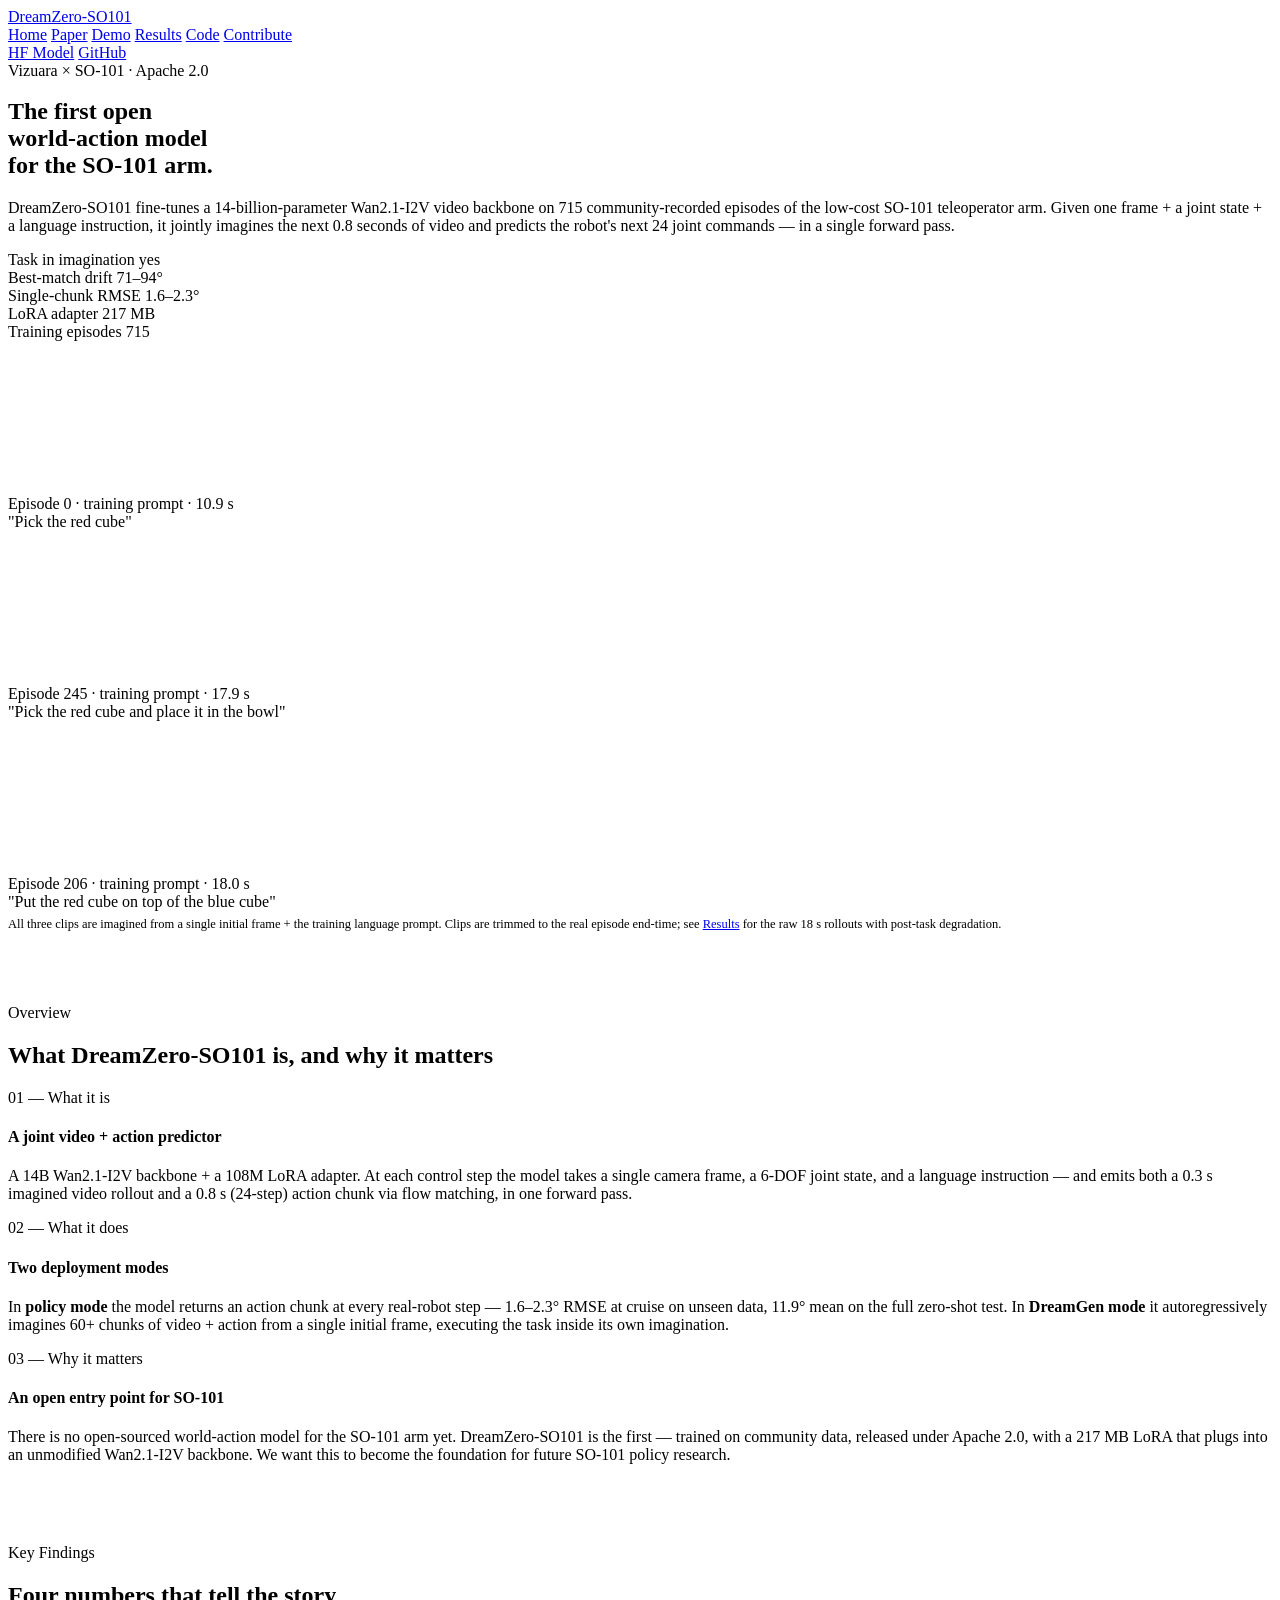
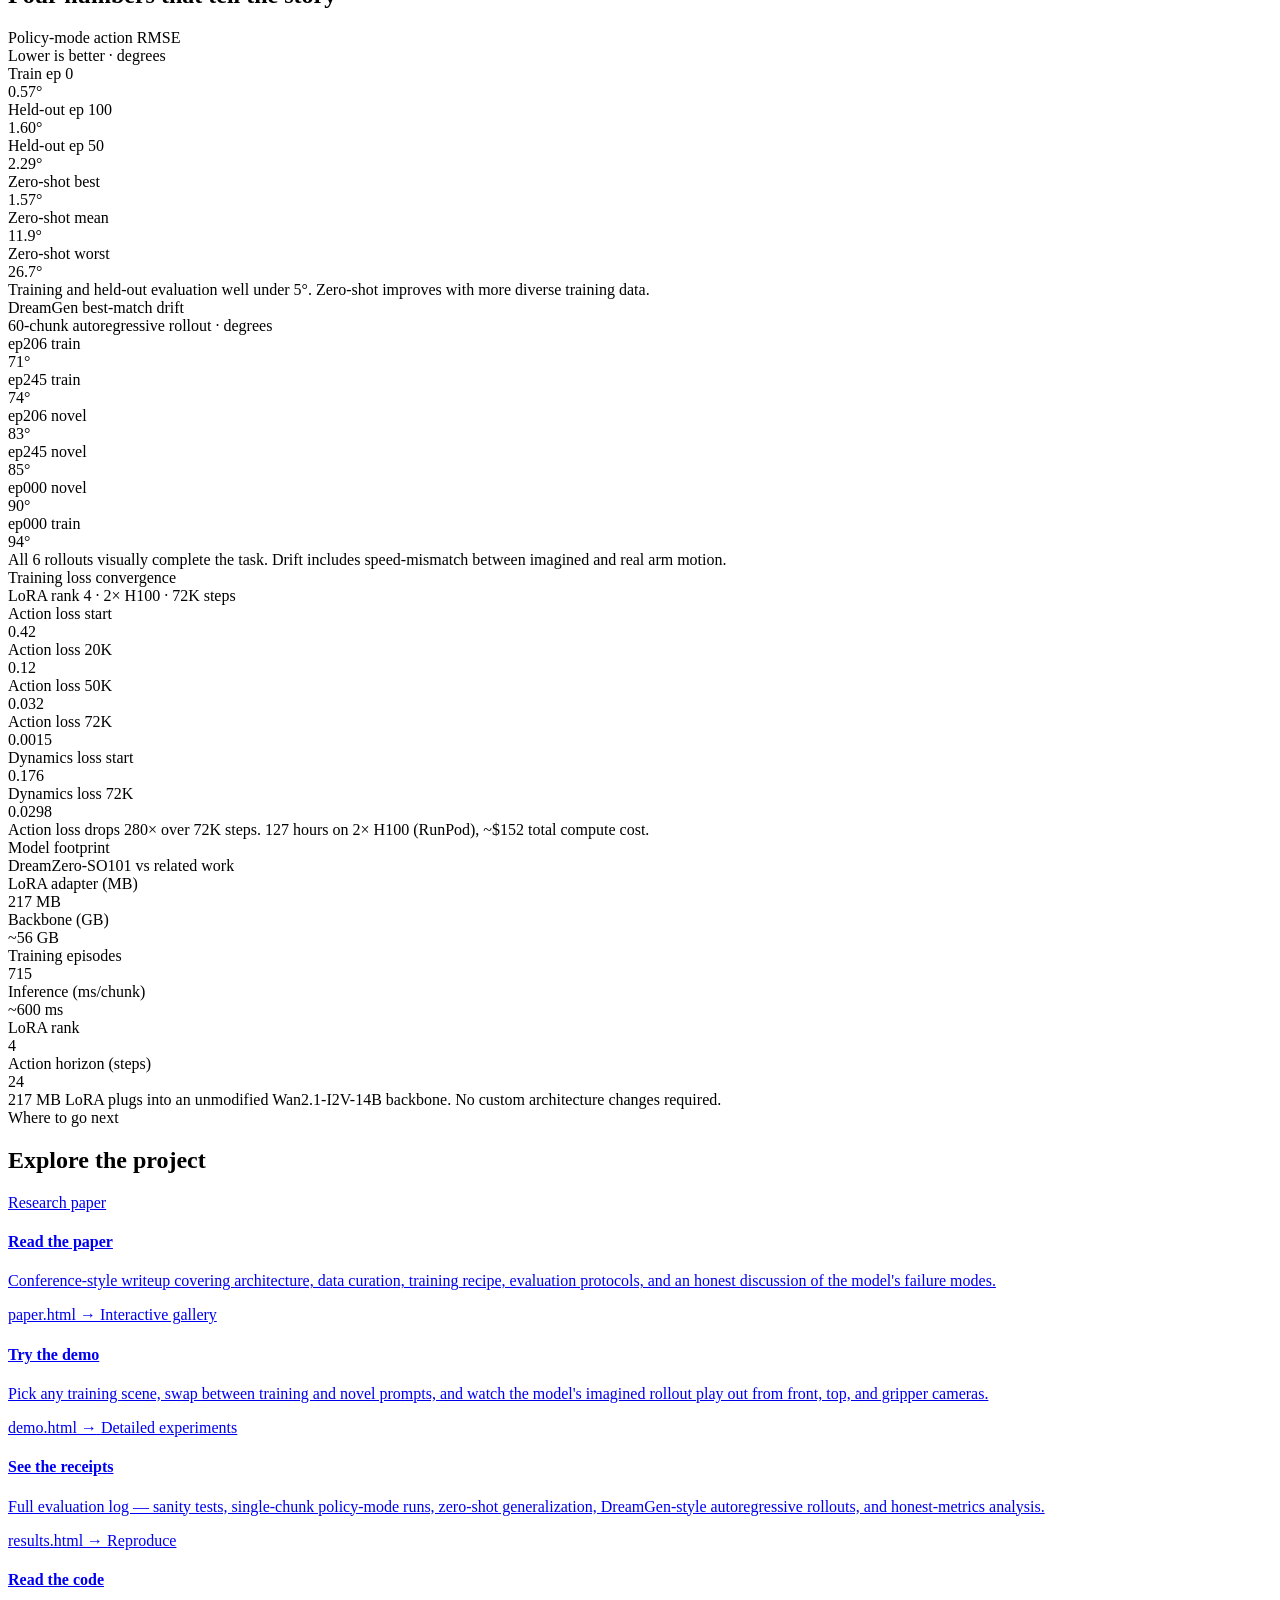
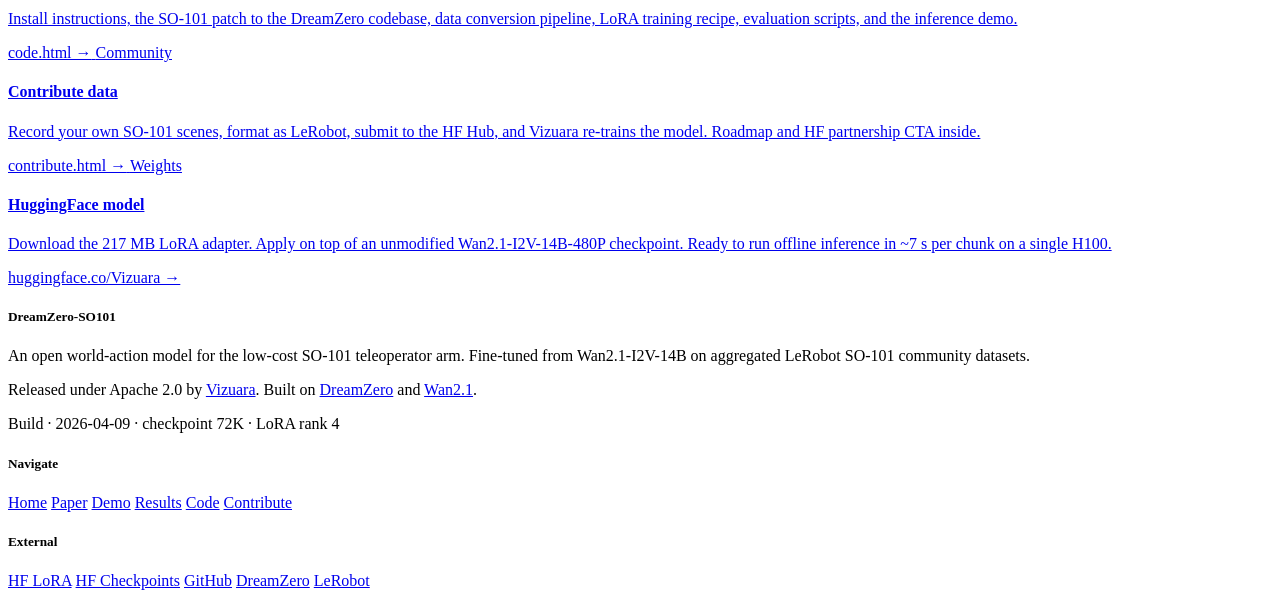
==== index.html @ 20dfe28f "Add Key Findings charts, white theme, gallery expansion, GitHub Pages setup - Add CSS for bar charts" ====
<!doctype html>
<html lang="en">
<head>
<meta charset="utf-8" />
<meta name="viewport" content="width=device-width,initial-scale=1" />
<title>DreamZero-SO101 — An Open World-Action Model for the SO-101 Arm</title>
<meta name="description" content="DreamZero-SO101 is an open-source world-action model for the SO-101 robot arm, fine-tuned from Wan2.1-I2V-14B on 715 community episodes. Apache 2.0." />
<link rel="preconnect" href="https://fonts.googleapis.com">
<link rel="preconnect" href="https://fonts.gstatic.com" crossorigin>
<link href="https://fonts.googleapis.com/css2?family=Inter:wght@300;400;500;600;700&family=JetBrains+Mono:wght@400;500;600&display=swap" rel="stylesheet">
<link rel="stylesheet" href="assets/css/tokens.css">
<link rel="stylesheet" href="assets/css/layout.css">
<link rel="stylesheet" href="assets/css/components.css">
</head>
<body>

<nav class="topnav">
  <div class="topnav-inner">
    <a href="index.html" class="topnav-brand"><span class="dot"></span>DreamZero-SO101</a>
    <div class="topnav-links">
      <a href="index.html">Home</a>
      <a href="paper.html">Paper</a>
      <a href="demo.html">Demo</a>
      <a href="results.html">Results</a>
      <a href="code.html">Code</a>
      <a href="contribute.html">Contribute</a>
    </div>
    <div class="topnav-ext">
      <a href="https://huggingface.co/Vizuara/dreamzero-so101-lora" target="_blank" rel="noopener">HF Model</a>
      <a href="https://github.com/RajatDandekar/dreamzero-so101" target="_blank" rel="noopener">GitHub</a>
    </div>
  </div>
</nav>

<div class="container">

  <section class="hero">
    <span class="kicker">Vizuara × SO-101 · Apache 2.0</span>
    <h1 style="margin-top:18px">The first open<br/>world-action model<br/><span class="accent">for the SO-101 arm.</span></h1>
    <p class="lead">
      DreamZero-SO101 fine-tunes a 14-billion-parameter Wan2.1-I2V video backbone on 715 community-recorded episodes of the low-cost SO-101 teleoperator arm.
      Given one frame + a joint state + a language instruction, it jointly imagines the next 0.8 seconds of video and predicts the robot's next 24 joint commands — in a single forward pass.
    </p>

    <div class="score-bar">
      <div class="score-pill">
        <span class="label">Task in imagination</span>
        <span class="value pass">yes</span>
      </div>
      <div class="score-pill">
        <span class="label">Best-match drift</span>
        <span class="value">71–94°</span>
      </div>
      <div class="score-pill">
        <span class="label">Single-chunk RMSE</span>
        <span class="value pass">1.6–2.3°</span>
      </div>
      <div class="score-pill">
        <span class="label">LoRA adapter</span>
        <span class="value accent">217 MB</span>
      </div>
      <div class="score-pill">
        <span class="label">Training episodes</span>
        <span class="value">715</span>
      </div>
    </div>
  </section>

  <!-- Hero video carousel -->
  <section class="hero-carousel">
    <div class="hero-clip">
      <video src="gallery/ep000_train/rollout_front.mp4" autoplay loop muted playsinline></video>
      <div class="meta">
        <div class="ep">Episode 0 · training prompt · 10.9 s</div>
        <div class="prompt">"Pick the red cube"</div>
      </div>
    </div>
    <div class="hero-clip">
      <video src="gallery/ep245_train/rollout_front.mp4" autoplay loop muted playsinline></video>
      <div class="meta">
        <div class="ep">Episode 245 · training prompt · 17.9 s</div>
        <div class="prompt">"Pick the red cube and place it in the bowl"</div>
      </div>
    </div>
    <div class="hero-clip">
      <video src="gallery/ep206_train/rollout_front.mp4" autoplay loop muted playsinline></video>
      <div class="meta">
        <div class="ep">Episode 206 · training prompt · 18.0 s</div>
        <div class="prompt">"Put the red cube on top of the blue cube"</div>
      </div>
    </div>
  </section>
  <p class="muted" style="font-size:12.5px;margin-top:6px;font-family:var(--font-mono)">All three clips are imagined from a single initial frame + the training language prompt. Clips are trimmed to the real episode end-time; see <a href="results.html">Results</a> for the raw 18 s rollouts with post-task degradation.</p>

  <!-- Three-column explainer -->
  <section class="section-head" style="margin-top:72px">
    <div class="eyebrow">Overview</div>
    <h2>What DreamZero-SO101 is, and why it matters</h2>
  </section>

  <div class="feature-grid">
    <div class="feature-card">
      <div class="num">01 — What it is</div>
      <h4>A joint video + action predictor</h4>
      <p>A 14B Wan2.1-I2V backbone + a 108M LoRA adapter. At each control step the model takes a single camera frame, a 6-DOF joint state, and a language instruction — and emits both a 0.3 s imagined video rollout and a 0.8 s (24-step) action chunk via flow matching, in one forward pass.</p>
    </div>
    <div class="feature-card">
      <div class="num">02 — What it does</div>
      <h4>Two deployment modes</h4>
      <p>In <b>policy mode</b> the model returns an action chunk at every real-robot step — 1.6–2.3° RMSE at cruise on unseen data, 11.9° mean on the full zero-shot test. In <b>DreamGen mode</b> it autoregressively imagines 60+ chunks of video + action from a single initial frame, executing the task inside its own imagination.</p>
    </div>
    <div class="feature-card">
      <div class="num">03 — Why it matters</div>
      <h4>An open entry point for SO-101</h4>
      <p>There is no open-sourced world-action model for the SO-101 arm yet. DreamZero-SO101 is the first — trained on community data, released under Apache 2.0, with a 217 MB LoRA that plugs into an unmodified Wan2.1-I2V backbone. We want this to become the foundation for future SO-101 policy research.</p>
    </div>
  </div>

  <!-- Key Findings — capgym-style charts -->
  <section class="section-head" style="margin-top:80px">
    <div class="eyebrow">Key Findings</div>
    <h2>Four numbers that tell the story</h2>
  </section>

  <div class="findings-grid">
    <!-- Finding 1: Policy RMSE bar chart -->
    <div class="finding-card">
      <div class="finding-title">Policy-mode action RMSE</div>
      <div class="finding-sub">Lower is better · degrees</div>
      <div class="bar-chart">
        <div class="bar-row">
          <div class="bar-label">Train ep 0</div>
          <div class="bar-wrap"><div class="bar-fill pass" style="width:2.3%"></div><span class="bar-val">0.57°</span></div>
        </div>
        <div class="bar-row">
          <div class="bar-label">Held-out ep 100</div>
          <div class="bar-wrap"><div class="bar-fill pass" style="width:6.5%"></div><span class="bar-val">1.60°</span></div>
        </div>
        <div class="bar-row">
          <div class="bar-label">Held-out ep 50</div>
          <div class="bar-wrap"><div class="bar-fill pass" style="width:9.3%"></div><span class="bar-val">2.29°</span></div>
        </div>
        <div class="bar-row">
          <div class="bar-label">Zero-shot best</div>
          <div class="bar-wrap"><div class="bar-fill pass" style="width:6.4%"></div><span class="bar-val">1.57°</span></div>
        </div>
        <div class="bar-row">
          <div class="bar-label">Zero-shot mean</div>
          <div class="bar-wrap"><div class="bar-fill warn" style="width:48%"></div><span class="bar-val">11.9°</span></div>
        </div>
        <div class="bar-row">
          <div class="bar-label">Zero-shot worst</div>
          <div class="bar-wrap"><div class="bar-fill fail" style="width:100%"></div><span class="bar-val">26.7°</span></div>
        </div>
      </div>
      <div class="finding-note">Training and held-out evaluation well under 5°. Zero-shot improves with more diverse training data.</div>
    </div>

    <!-- Finding 2: DreamGen drift -->
    <div class="finding-card">
      <div class="finding-title">DreamGen best-match drift</div>
      <div class="finding-sub">60-chunk autoregressive rollout · degrees</div>
      <div class="bar-chart">
        <div class="bar-row">
          <div class="bar-label">ep206 train</div>
          <div class="bar-wrap"><div class="bar-fill warn" style="width:71%"></div><span class="bar-val">71°</span></div>
        </div>
        <div class="bar-row">
          <div class="bar-label">ep245 train</div>
          <div class="bar-wrap"><div class="bar-fill warn" style="width:74%"></div><span class="bar-val">74°</span></div>
        </div>
        <div class="bar-row">
          <div class="bar-label">ep206 novel</div>
          <div class="bar-wrap"><div class="bar-fill warn" style="width:83%"></div><span class="bar-val">83°</span></div>
        </div>
        <div class="bar-row">
          <div class="bar-label">ep245 novel</div>
          <div class="bar-wrap"><div class="bar-fill warn" style="width:85%"></div><span class="bar-val">85°</span></div>
        </div>
        <div class="bar-row">
          <div class="bar-label">ep000 novel</div>
          <div class="bar-wrap"><div class="bar-fill warn" style="width:90%"></div><span class="bar-val">90°</span></div>
        </div>
        <div class="bar-row">
          <div class="bar-label">ep000 train</div>
          <div class="bar-wrap"><div class="bar-fill warn" style="width:94%"></div><span class="bar-val">94°</span></div>
        </div>
      </div>
      <div class="finding-note">All 6 rollouts visually complete the task. Drift includes speed-mismatch between imagined and real arm motion.</div>
    </div>

    <!-- Finding 3: Training loss -->
    <div class="finding-card">
      <div class="finding-title">Training loss convergence</div>
      <div class="finding-sub">LoRA rank 4 · 2× H100 · 72K steps</div>
      <div class="bar-chart">
        <div class="bar-row">
          <div class="bar-label">Action loss start</div>
          <div class="bar-wrap"><div class="bar-fill fail" style="width:100%"></div><span class="bar-val">0.42</span></div>
        </div>
        <div class="bar-row">
          <div class="bar-label">Action loss 20K</div>
          <div class="bar-wrap"><div class="bar-fill warn" style="width:30%"></div><span class="bar-val">0.12</span></div>
        </div>
        <div class="bar-row">
          <div class="bar-label">Action loss 50K</div>
          <div class="bar-wrap"><div class="bar-fill pass" style="width:8%"></div><span class="bar-val">0.032</span></div>
        </div>
        <div class="bar-row">
          <div class="bar-label">Action loss 72K</div>
          <div class="bar-wrap"><div class="bar-fill pass" style="width:0.4%"></div><span class="bar-val">0.0015</span></div>
        </div>
        <div class="bar-row">
          <div class="bar-label">Dynamics loss start</div>
          <div class="bar-wrap"><div class="bar-fill fail" style="width:59%"></div><span class="bar-val">0.176</span></div>
        </div>
        <div class="bar-row">
          <div class="bar-label">Dynamics loss 72K</div>
          <div class="bar-wrap"><div class="bar-fill pass" style="width:10%"></div><span class="bar-val">0.0298</span></div>
        </div>
      </div>
      <div class="finding-note">Action loss drops 280× over 72K steps. 127 hours on 2× H100 (RunPod), ~$152 total compute cost.</div>
    </div>

    <!-- Finding 4: vs baseline -->
    <div class="finding-card">
      <div class="finding-title">Model footprint</div>
      <div class="finding-sub">DreamZero-SO101 vs related work</div>
      <div class="bar-chart">
        <div class="bar-row">
          <div class="bar-label">LoRA adapter (MB)</div>
          <div class="bar-wrap"><div class="bar-fill pass" style="width:8%"></div><span class="bar-val">217 MB</span></div>
        </div>
        <div class="bar-row">
          <div class="bar-label">Backbone (GB)</div>
          <div class="bar-wrap"><div class="bar-fill warn" style="width:47%"></div><span class="bar-val">~56 GB</span></div>
        </div>
        <div class="bar-row">
          <div class="bar-label">Training episodes</div>
          <div class="bar-wrap"><div class="bar-fill pass" style="width:71.5%"></div><span class="bar-val">715</span></div>
        </div>
        <div class="bar-row">
          <div class="bar-label">Inference (ms/chunk)</div>
          <div class="bar-wrap"><div class="bar-fill warn" style="width:60%"></div><span class="bar-val">~600 ms</span></div>
        </div>
        <div class="bar-row">
          <div class="bar-label">LoRA rank</div>
          <div class="bar-wrap"><div class="bar-fill pass" style="width:4%"></div><span class="bar-val">4</span></div>
        </div>
        <div class="bar-row">
          <div class="bar-label">Action horizon (steps)</div>
          <div class="bar-wrap"><div class="bar-fill pass" style="width:24%"></div><span class="bar-val">24</span></div>
        </div>
      </div>
      <div class="finding-note">217 MB LoRA plugs into an unmodified Wan2.1-I2V-14B backbone. No custom architecture changes required.</div>
    </div>
  </div>

  <!-- CTA grid -->
  <section class="section-head">
    <div class="eyebrow">Where to go next</div>
    <h2>Explore the project</h2>
  </section>

  <div class="cta-grid">
    <a class="cta-card" href="paper.html">
      <span class="tag">Research paper</span>
      <h4>Read the paper</h4>
      <p>Conference-style writeup covering architecture, data curation, training recipe, evaluation protocols, and an honest discussion of the model's failure modes.</p>
      <span class="arrow">paper.html →</span>
    </a>
    <a class="cta-card" href="demo.html">
      <span class="tag">Interactive gallery</span>
      <h4>Try the demo</h4>
      <p>Pick any training scene, swap between training and novel prompts, and watch the model's imagined rollout play out from front, top, and gripper cameras.</p>
      <span class="arrow">demo.html →</span>
    </a>
    <a class="cta-card" href="results.html">
      <span class="tag">Detailed experiments</span>
      <h4>See the receipts</h4>
      <p>Full evaluation log — sanity tests, single-chunk policy-mode runs, zero-shot generalization, DreamGen-style autoregressive rollouts, and honest-metrics analysis.</p>
      <span class="arrow">results.html →</span>
    </a>
    <a class="cta-card" href="code.html">
      <span class="tag">Reproduce</span>
      <h4>Read the code</h4>
      <p>Install instructions, the SO-101 patch to the DreamZero codebase, data conversion pipeline, LoRA training recipe, evaluation scripts, and the inference demo.</p>
      <span class="arrow">code.html →</span>
    </a>
    <a class="cta-card" href="contribute.html">
      <span class="tag">Community</span>
      <h4>Contribute data</h4>
      <p>Record your own SO-101 scenes, format as LeRobot, submit to the HF Hub, and Vizuara re-trains the model. Roadmap and HF partnership CTA inside.</p>
      <span class="arrow">contribute.html →</span>
    </a>
    <a class="cta-card" href="https://huggingface.co/Vizuara/dreamzero-so101-lora" target="_blank" rel="noopener">
      <span class="tag">Weights</span>
      <h4>HuggingFace model</h4>
      <p>Download the 217 MB LoRA adapter. Apply on top of an unmodified Wan2.1-I2V-14B-480P checkpoint. Ready to run offline inference in ~7 s per chunk on a single H100.</p>
      <span class="arrow">huggingface.co/Vizuara →</span>
    </a>
  </div>

</div>

<footer class="site-footer">
  <div class="brand-block">
    <h5>DreamZero-SO101</h5>
    <p>An open world-action model for the low-cost SO-101 teleoperator arm. Fine-tuned from Wan2.1-I2V-14B on aggregated LeRobot SO-101 community datasets.</p>
    <p>Released under Apache 2.0 by <a href="https://vizuara.ai" target="_blank" rel="noopener">Vizuara</a>. Built on <a href="https://github.com/dreamzero0/dreamzero" target="_blank" rel="noopener">DreamZero</a> and <a href="https://github.com/Wan-Video/Wan2.1" target="_blank" rel="noopener">Wan2.1</a>.</p>
    <div class="meta">Build · 2026-04-09 · checkpoint 72K · LoRA rank 4</div>
  </div>
  <div>
    <h5>Navigate</h5>
    <a href="index.html">Home</a>
    <a href="paper.html">Paper</a>
    <a href="demo.html">Demo</a>
    <a href="results.html">Results</a>
    <a href="code.html">Code</a>
    <a href="contribute.html">Contribute</a>
  </div>
  <div>
    <h5>External</h5>
    <a href="https://huggingface.co/Vizuara/dreamzero-so101-lora" target="_blank" rel="noopener">HF LoRA</a>
    <a href="https://huggingface.co/Vizuara/dreamzero-so101-checkpoints" target="_blank" rel="noopener">HF Checkpoints</a>
    <a href="https://github.com/RajatDandekar/dreamzero-so101" target="_blank" rel="noopener">GitHub</a>
    <a href="https://github.com/dreamzero0/dreamzero" target="_blank" rel="noopener">DreamZero</a>
    <a href="https://github.com/huggingface/lerobot" target="_blank" rel="noopener">LeRobot</a>
  </div>
</footer>

<script src="assets/js/nav.js"></script>
</body>
</html>
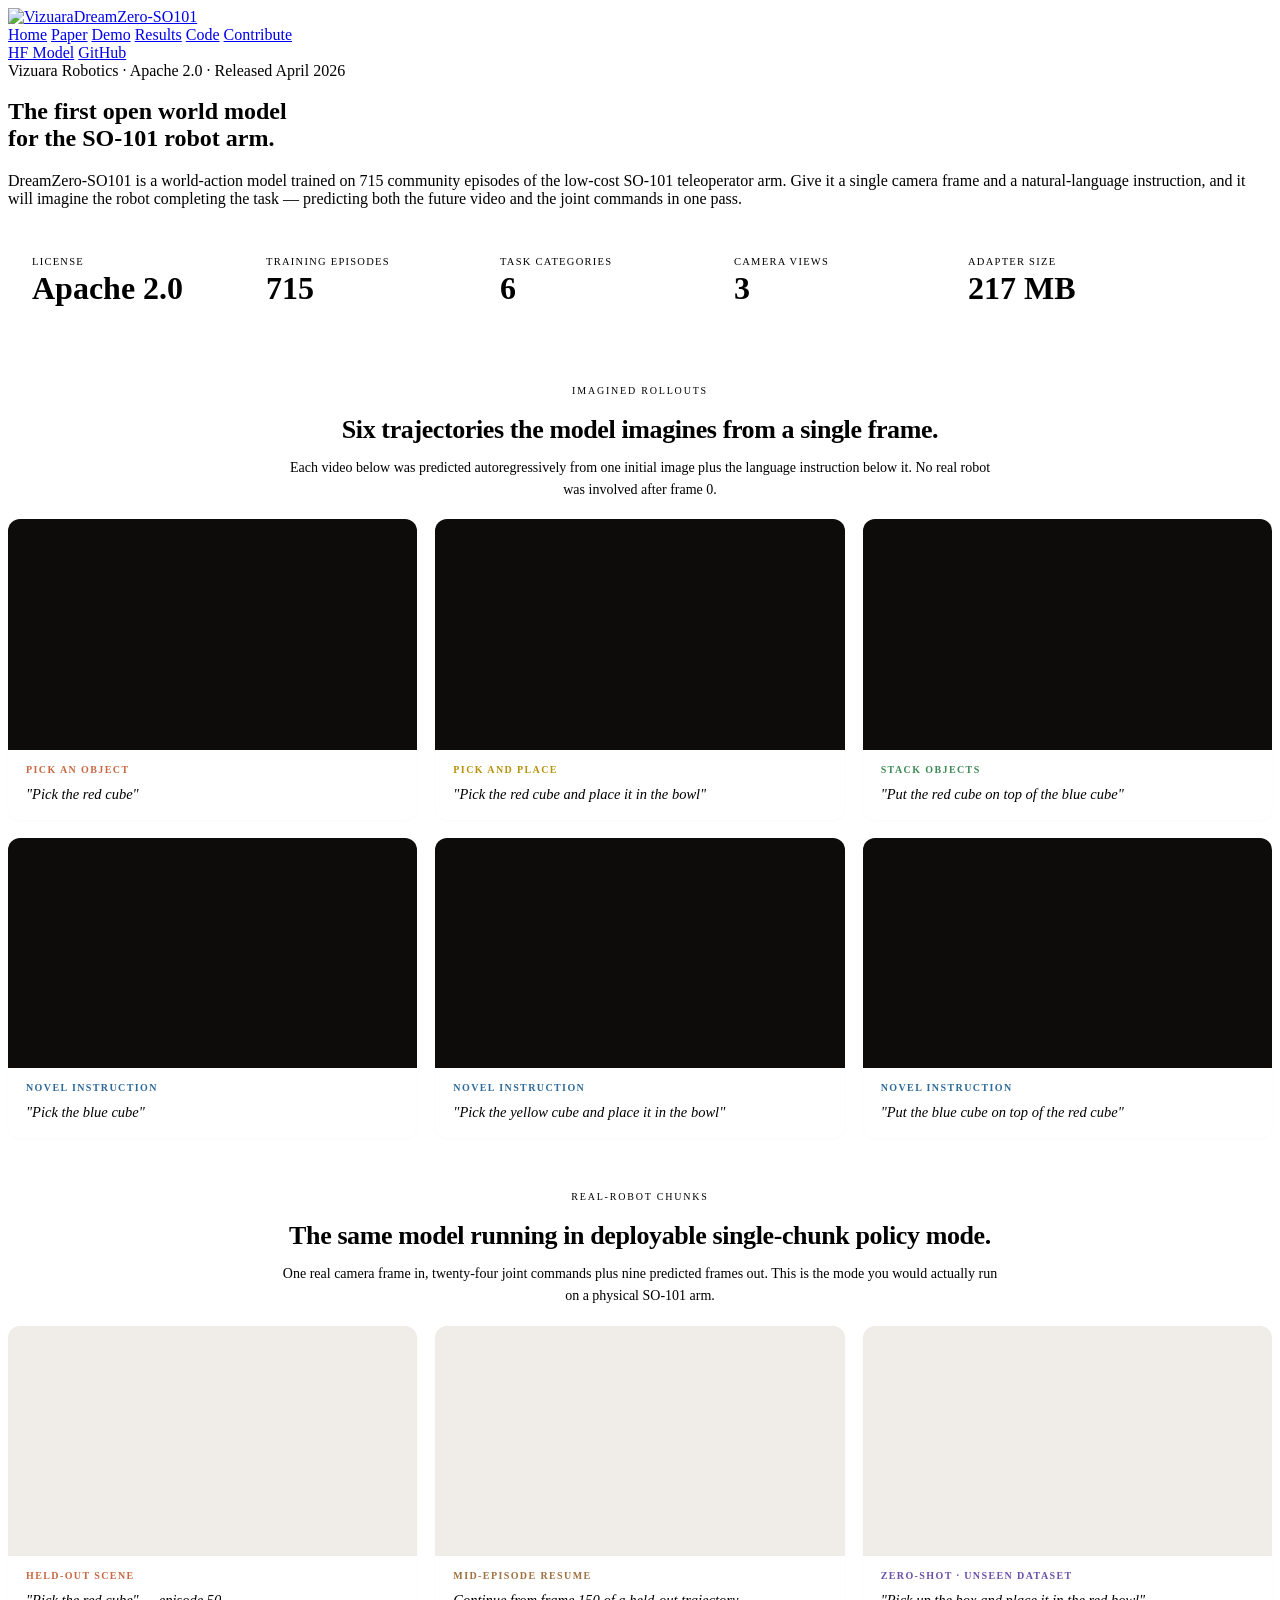
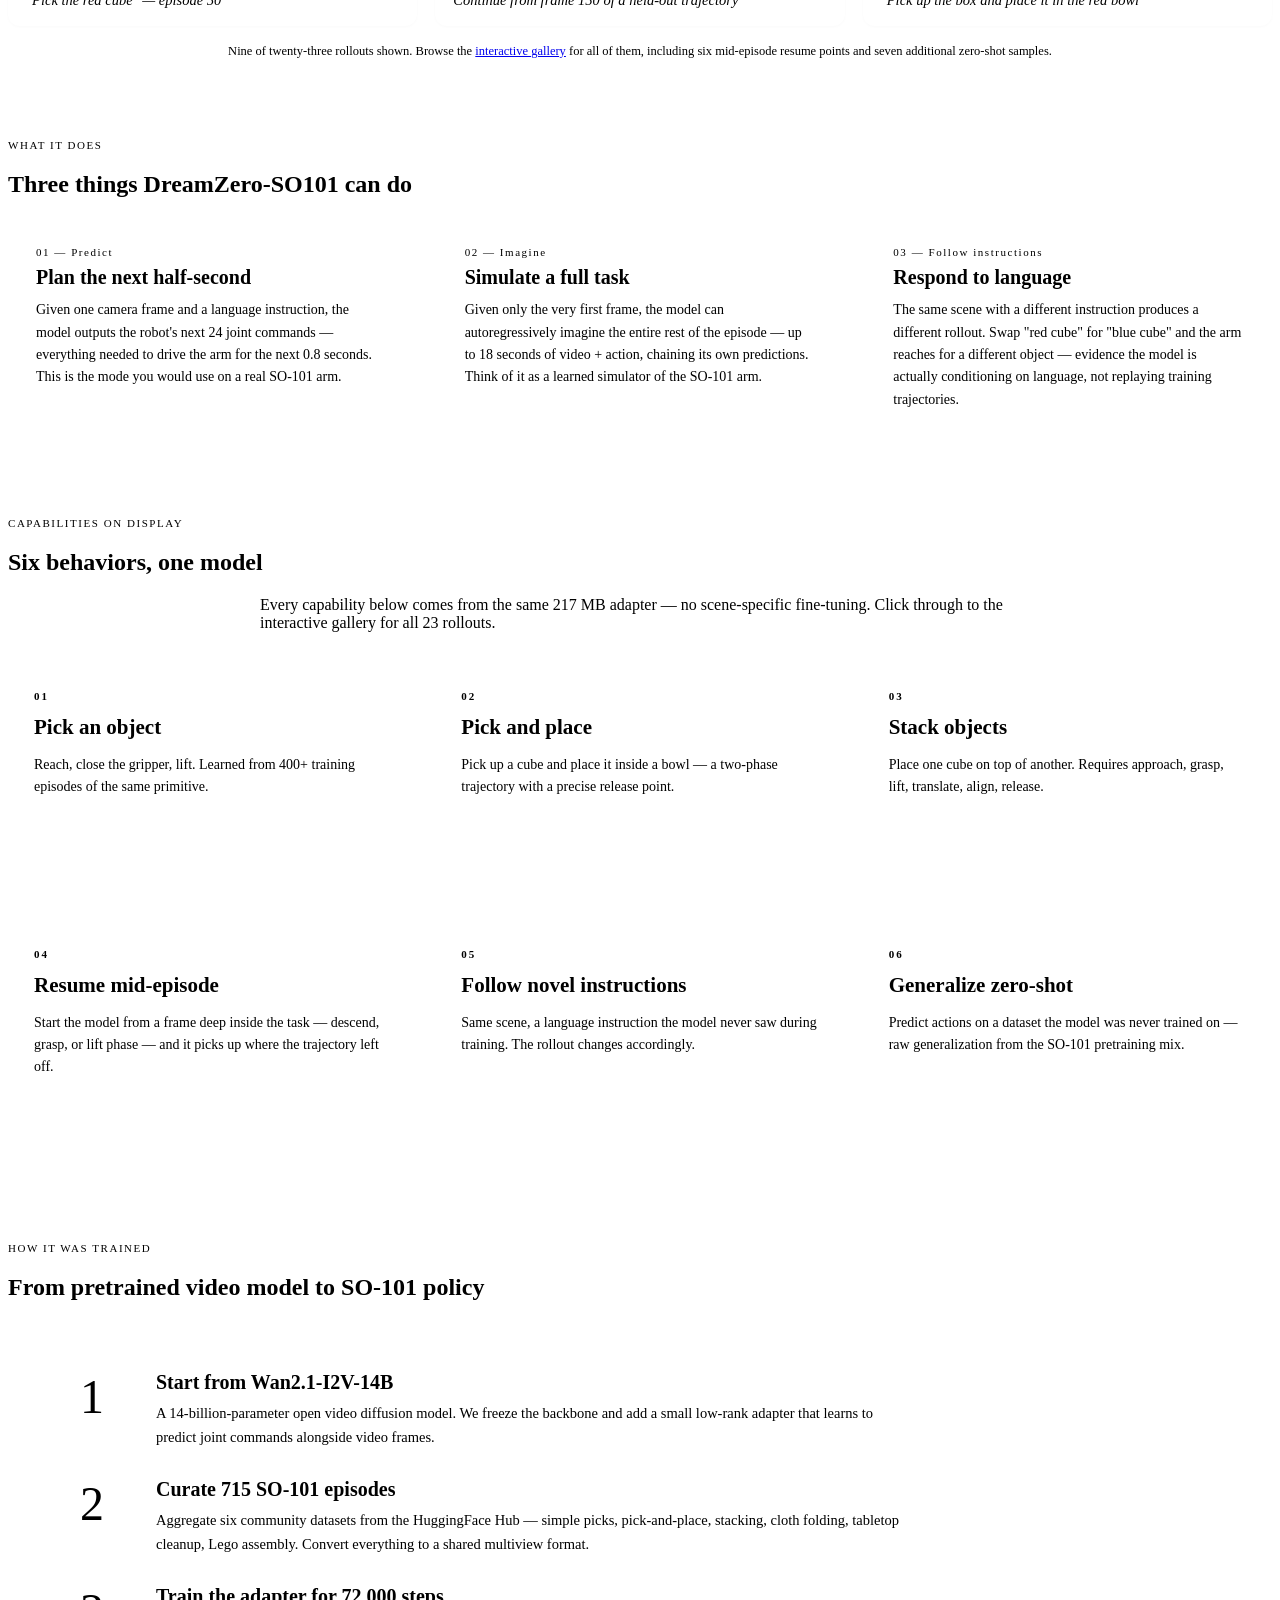
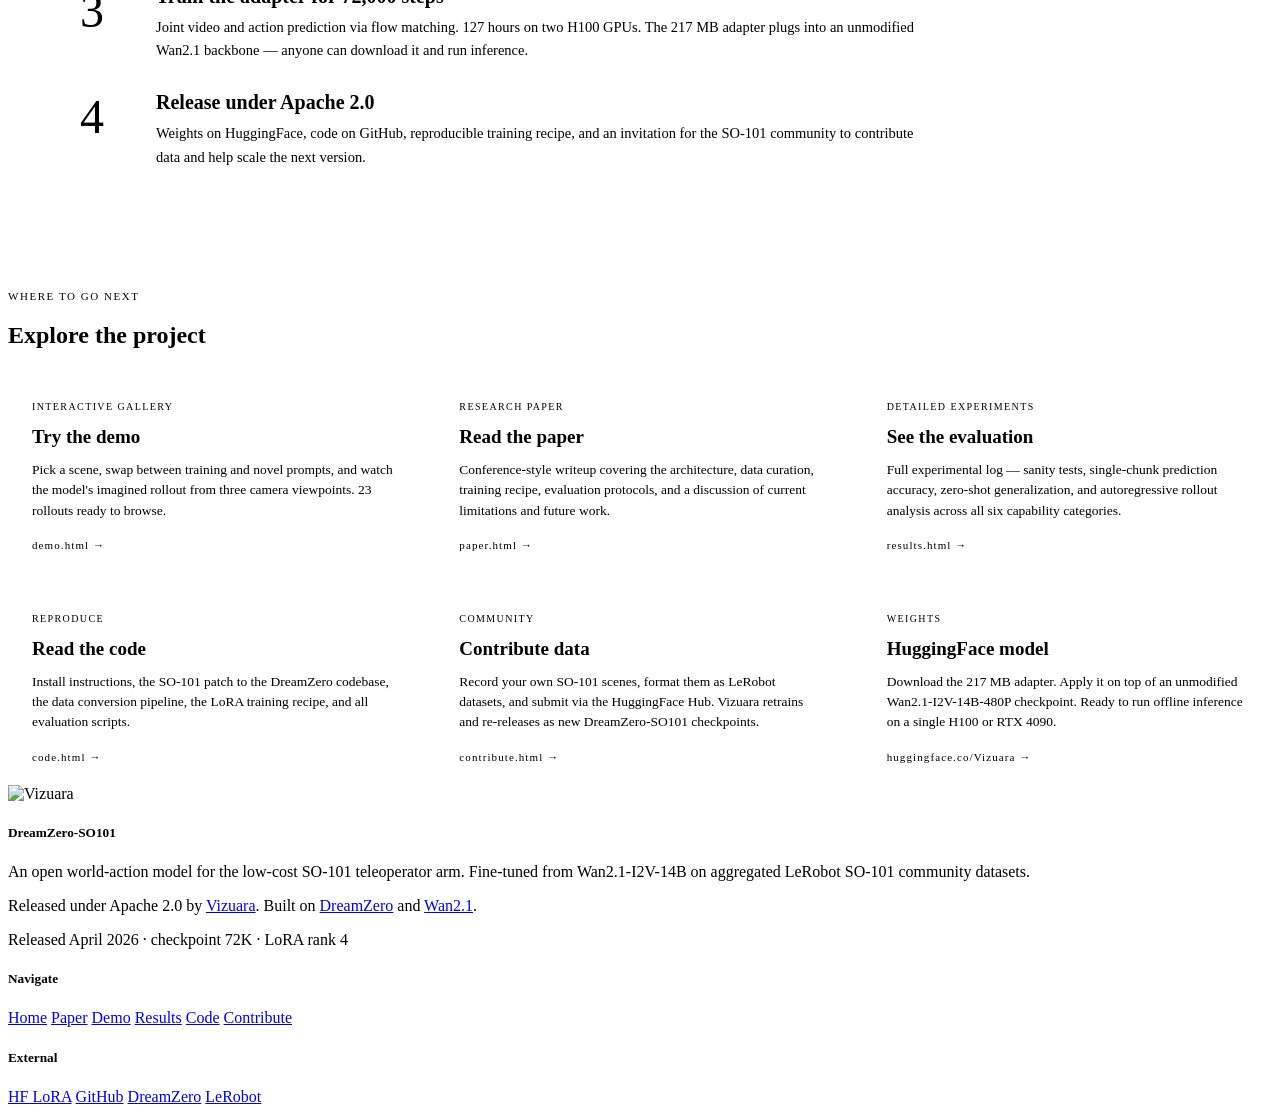
==== commit f2a3c65c: "Expand home hero carousel to 9 videos across all capabilities Replace 3-video hero with a 9-video sw" ====
--- a/index.html
+++ b/index.html
@@ -3,8 +3,8 @@
 <head>
 <meta charset="utf-8" />
 <meta name="viewport" content="width=device-width,initial-scale=1" />
-<title>DreamZero-SO101 — An Open World-Action Model for the SO-101 Arm</title>
-<meta name="description" content="DreamZero-SO101 is an open-source world-action model for the SO-101 robot arm, fine-tuned from Wan2.1-I2V-14B on 715 community episodes. Apache 2.0." />
+<title>DreamZero-SO101 — An Open World Model for the SO-101 Robot Arm</title>
+<meta name="description" content="DreamZero-SO101 is an open-source world-action model for the SO-101 robot arm. Given a single camera frame and a language instruction, it imagines the robot completing the task." />
 <link rel="preconnect" href="https://fonts.googleapis.com">
 <link rel="preconnect" href="https://fonts.gstatic.com" crossorigin>
 <link href="https://fonts.googleapis.com/css2?family=Inter:wght@300;400;500;600;700&family=JetBrains+Mono:wght@400;500;600&display=swap" rel="stylesheet">
@@ -16,7 +16,7 @@
 
 <nav class="topnav">
   <div class="topnav-inner">
-    <a href="index.html" class="topnav-brand"><span class="dot"></span>DreamZero-SO101</a>
+    <a href="index.html" class="topnav-brand"><img src="assets/img/vizuara-logo.png" alt="Vizuara" class="brand-logo"/><span class="brand-text">DreamZero-SO101</span></a>
     <div class="topnav-links">
       <a href="index.html">Home</a>
       <a href="paper.html">Paper</a>
@@ -35,268 +35,266 @@
 <div class="container">
 
   <section class="hero">
-    <span class="kicker">Vizuara × SO-101 · Apache 2.0</span>
-    <h1 style="margin-top:18px">The first open<br/>world-action model<br/><span class="accent">for the SO-101 arm.</span></h1>
+    <span class="kicker">Vizuara Robotics · Apache 2.0 · Released April 2026</span>
+    <h1 style="margin-top:18px">The first open world model<br/><span class="accent">for the SO-101 robot arm.</span></h1>
     <p class="lead">
-      DreamZero-SO101 fine-tunes a 14-billion-parameter Wan2.1-I2V video backbone on 715 community-recorded episodes of the low-cost SO-101 teleoperator arm.
-      Given one frame + a joint state + a language instruction, it jointly imagines the next 0.8 seconds of video and predicts the robot's next 24 joint commands — in a single forward pass.
+      DreamZero-SO101 is a world-action model trained on 715 community episodes of the low-cost SO-101 teleoperator arm.
+      Give it a single camera frame and a natural-language instruction, and it will imagine the robot completing the task — predicting both the future video and the joint commands in one pass.
     </p>
 
     <div class="score-bar">
       <div class="score-pill">
-        <span class="label">Task in imagination</span>
-        <span class="value pass">yes</span>
-      </div>
-      <div class="score-pill">
-        <span class="label">Best-match drift</span>
-        <span class="value">71–94°</span>
-      </div>
-      <div class="score-pill">
-        <span class="label">Single-chunk RMSE</span>
-        <span class="value pass">1.6–2.3°</span>
-      </div>
-      <div class="score-pill">
-        <span class="label">LoRA adapter</span>
-        <span class="value accent">217 MB</span>
+        <span class="label">License</span>
+        <span class="value pass">Apache 2.0</span>
       </div>
       <div class="score-pill">
         <span class="label">Training episodes</span>
         <span class="value">715</span>
       </div>
-    </div>
-  </section>
-
-  <!-- Hero video carousel -->
+      <div class="score-pill">
+        <span class="label">Task categories</span>
+        <span class="value">6</span>
+      </div>
+      <div class="score-pill">
+        <span class="label">Camera views</span>
+        <span class="value">3</span>
+      </div>
+      <div class="score-pill">
+        <span class="label">Adapter size</span>
+        <span class="value accent">217 MB</span>
+      </div>
+    </div>
+  </section>
+
+  <!-- Hero video carousel — full capability sweep -->
+  <div class="carousel-section-head">
+    <span class="cs-eyebrow">Imagined rollouts</span>
+    <h3 class="cs-title">Six trajectories the model imagines from a single frame.</h3>
+    <p class="cs-sub">Each video below was predicted autoregressively from one initial image plus the language instruction below it. No real robot was involved after frame 0.</p>
+  </div>
   <section class="hero-carousel">
     <div class="hero-clip">
       <video src="gallery/ep000_train/rollout_front.mp4" autoplay loop muted playsinline></video>
       <div class="meta">
-        <div class="ep">Episode 0 · training prompt · 10.9 s</div>
+        <div class="ep" style="color:#C96840">Pick an object</div>
         <div class="prompt">"Pick the red cube"</div>
       </div>
     </div>
     <div class="hero-clip">
       <video src="gallery/ep245_train/rollout_front.mp4" autoplay loop muted playsinline></video>
       <div class="meta">
-        <div class="ep">Episode 245 · training prompt · 17.9 s</div>
+        <div class="ep" style="color:#B8920A">Pick and place</div>
         <div class="prompt">"Pick the red cube and place it in the bowl"</div>
       </div>
     </div>
     <div class="hero-clip">
       <video src="gallery/ep206_train/rollout_front.mp4" autoplay loop muted playsinline></video>
       <div class="meta">
-        <div class="ep">Episode 206 · training prompt · 18.0 s</div>
+        <div class="ep" style="color:#3D8A54">Stack objects</div>
         <div class="prompt">"Put the red cube on top of the blue cube"</div>
       </div>
     </div>
-  </section>
-  <p class="muted" style="font-size:12.5px;margin-top:6px;font-family:var(--font-mono)">All three clips are imagined from a single initial frame + the training language prompt. Clips are trimmed to the real episode end-time; see <a href="results.html">Results</a> for the raw 18 s rollouts with post-task degradation.</p>
-
-  <!-- Three-column explainer -->
-  <section class="section-head" style="margin-top:72px">
-    <div class="eyebrow">Overview</div>
-    <h2>What DreamZero-SO101 is, and why it matters</h2>
+    <div class="hero-clip">
+      <video src="gallery/ep000_novel/rollout_front.mp4" autoplay loop muted playsinline></video>
+      <div class="meta">
+        <div class="ep" style="color:#2E6A99">Novel instruction</div>
+        <div class="prompt">"Pick the blue cube"</div>
+      </div>
+    </div>
+    <div class="hero-clip">
+      <video src="gallery/ep245_novel/rollout_front.mp4" autoplay loop muted playsinline></video>
+      <div class="meta">
+        <div class="ep" style="color:#2E6A99">Novel instruction</div>
+        <div class="prompt">"Pick the yellow cube and place it in the bowl"</div>
+      </div>
+    </div>
+    <div class="hero-clip">
+      <video src="gallery/ep206_novel/rollout_front.mp4" autoplay loop muted playsinline></video>
+      <div class="meta">
+        <div class="ep" style="color:#2E6A99">Novel instruction</div>
+        <div class="prompt">"Put the blue cube on top of the red cube"</div>
+      </div>
+    </div>
+  </section>
+
+  <!-- Second row: real-robot policy chunks + zero-shot unseen dataset -->
+  <div class="carousel-section-head" style="margin-top:48px">
+    <span class="cs-eyebrow">Real-robot chunks</span>
+    <h3 class="cs-title">The same model running in deployable single-chunk policy mode.</h3>
+    <p class="cs-sub">One real camera frame in, twenty-four joint commands plus nine predicted frames out. This is the mode you would actually run on a physical SO-101 arm.</p>
+  </div>
+  <section class="hero-carousel hero-carousel-secondary">
+    <div class="hero-clip">
+      <video src="demo/heldout_ep50/pred_front_slow.mp4" autoplay loop muted playsinline></video>
+      <div class="meta">
+        <div class="ep" style="color:#C96840">Held-out scene</div>
+        <div class="prompt">"Pick the red cube" — episode 50</div>
+      </div>
+    </div>
+    <div class="hero-clip">
+      <video src="demo_mid/ep50_f150_grasp/pred_front_slow.mp4" autoplay loop muted playsinline></video>
+      <div class="meta">
+        <div class="ep" style="color:#A07040">Mid-episode resume</div>
+        <div class="prompt">Continue from frame 150 of a held-out trajectory</div>
+      </div>
+    </div>
+    <div class="hero-clip">
+      <video src="zeroshot_chunk/f000/pred_front.mp4" autoplay loop muted playsinline></video>
+      <div class="meta">
+        <div class="ep" style="color:#6A4EA8">Zero-shot · unseen dataset</div>
+        <div class="prompt">"Pick up the box and place it in the red bowl"</div>
+      </div>
+    </div>
+  </section>
+
+  <p class="muted" style="font-size:12.5px;margin-top:18px;font-family:var(--font-mono);text-align:center">
+    Nine of twenty-three rollouts shown. Browse the <a href="demo.html">interactive gallery</a> for all of them, including six mid-episode resume points and seven additional zero-shot samples.
+  </p>
+
+  <!-- Plain-English explainer -->
+  <section class="section-head" style="margin-top:80px">
+    <div class="eyebrow">What it does</div>
+    <h2>Three things DreamZero-SO101 can do</h2>
   </section>
 
   <div class="feature-grid">
     <div class="feature-card">
-      <div class="num">01 — What it is</div>
-      <h4>A joint video + action predictor</h4>
-      <p>A 14B Wan2.1-I2V backbone + a 108M LoRA adapter. At each control step the model takes a single camera frame, a 6-DOF joint state, and a language instruction — and emits both a 0.3 s imagined video rollout and a 0.8 s (24-step) action chunk via flow matching, in one forward pass.</p>
+      <div class="num">01 — Predict</div>
+      <h4>Plan the next half-second</h4>
+      <p>Given one camera frame and a language instruction, the model outputs the robot's next 24 joint commands — everything needed to drive the arm for the next 0.8 seconds. This is the mode you would use on a real SO-101 arm.</p>
     </div>
     <div class="feature-card">
-      <div class="num">02 — What it does</div>
-      <h4>Two deployment modes</h4>
-      <p>In <b>policy mode</b> the model returns an action chunk at every real-robot step — 1.6–2.3° RMSE at cruise on unseen data, 11.9° mean on the full zero-shot test. In <b>DreamGen mode</b> it autoregressively imagines 60+ chunks of video + action from a single initial frame, executing the task inside its own imagination.</p>
+      <div class="num">02 — Imagine</div>
+      <h4>Simulate a full task</h4>
+      <p>Given only the very first frame, the model can autoregressively imagine the entire rest of the episode — up to 18 seconds of video + action, chaining its own predictions. Think of it as a learned simulator of the SO-101 arm.</p>
     </div>
     <div class="feature-card">
-      <div class="num">03 — Why it matters</div>
-      <h4>An open entry point for SO-101</h4>
-      <p>There is no open-sourced world-action model for the SO-101 arm yet. DreamZero-SO101 is the first — trained on community data, released under Apache 2.0, with a 217 MB LoRA that plugs into an unmodified Wan2.1-I2V backbone. We want this to become the foundation for future SO-101 policy research.</p>
-    </div>
-  </div>
-
-  <!-- Key Findings — capgym-style charts -->
+      <div class="num">03 — Follow instructions</div>
+      <h4>Respond to language</h4>
+      <p>The same scene with a different instruction produces a different rollout. Swap "red cube" for "blue cube" and the arm reaches for a different object — evidence the model is actually conditioning on language, not replaying training trajectories.</p>
+    </div>
+  </div>
+
+  <!-- Capability showcase - visual proof -->
   <section class="section-head" style="margin-top:80px">
-    <div class="eyebrow">Key Findings</div>
-    <h2>Four numbers that tell the story</h2>
-  </section>
-
-  <div class="findings-grid">
-    <!-- Finding 1: Policy RMSE bar chart -->
-    <div class="finding-card">
-      <div class="finding-title">Policy-mode action RMSE</div>
-      <div class="finding-sub">Lower is better · degrees</div>
-      <div class="bar-chart">
-        <div class="bar-row">
-          <div class="bar-label">Train ep 0</div>
-          <div class="bar-wrap"><div class="bar-fill pass" style="width:2.3%"></div><span class="bar-val">0.57°</span></div>
+    <div class="eyebrow">Capabilities on display</div>
+    <h2>Six behaviors, one model</h2>
+    <p class="lead" style="max-width:760px;margin:16px auto 0">Every capability below comes from the same 217 MB adapter — no scene-specific fine-tuning. Click through to the interactive gallery for all 23 rollouts.</p>
+  </section>
+
+  <div class="capability-grid">
+    <a class="capability-card" href="demo.html">
+      <div class="capability-num">01</div>
+      <h4>Pick an object</h4>
+      <p>Reach, close the gripper, lift. Learned from 400+ training episodes of the same primitive.</p>
+    </a>
+    <a class="capability-card" href="demo.html">
+      <div class="capability-num">02</div>
+      <h4>Pick and place</h4>
+      <p>Pick up a cube and place it inside a bowl — a two-phase trajectory with a precise release point.</p>
+    </a>
+    <a class="capability-card" href="demo.html">
+      <div class="capability-num">03</div>
+      <h4>Stack objects</h4>
+      <p>Place one cube on top of another. Requires approach, grasp, lift, translate, align, release.</p>
+    </a>
+    <a class="capability-card" href="demo.html">
+      <div class="capability-num">04</div>
+      <h4>Resume mid-episode</h4>
+      <p>Start the model from a frame deep inside the task — descend, grasp, or lift phase — and it picks up where the trajectory left off.</p>
+    </a>
+    <a class="capability-card" href="demo.html">
+      <div class="capability-num">05</div>
+      <h4>Follow novel instructions</h4>
+      <p>Same scene, a language instruction the model never saw during training. The rollout changes accordingly.</p>
+    </a>
+    <a class="capability-card" href="demo.html">
+      <div class="capability-num">06</div>
+      <h4>Generalize zero-shot</h4>
+      <p>Predict actions on a dataset the model was never trained on — raw generalization from the SO-101 pretraining mix.</p>
+    </a>
+  </div>
+
+  <!-- Training story — one clean chart -->
+  <section class="section-head" style="margin-top:80px">
+    <div class="eyebrow">How it was trained</div>
+    <h2>From pretrained video model to SO-101 policy</h2>
+  </section>
+
+  <div class="training-story">
+    <div class="training-steps">
+      <div class="training-step">
+        <div class="step-num">1</div>
+        <div class="step-body">
+          <h4>Start from Wan2.1-I2V-14B</h4>
+          <p>A 14-billion-parameter open video diffusion model. We freeze the backbone and add a small low-rank adapter that learns to predict joint commands alongside video frames.</p>
         </div>
-        <div class="bar-row">
-          <div class="bar-label">Held-out ep 100</div>
-          <div class="bar-wrap"><div class="bar-fill pass" style="width:6.5%"></div><span class="bar-val">1.60°</span></div>
+      </div>
+      <div class="training-step">
+        <div class="step-num">2</div>
+        <div class="step-body">
+          <h4>Curate 715 SO-101 episodes</h4>
+          <p>Aggregate six community datasets from the HuggingFace Hub — simple picks, pick-and-place, stacking, cloth folding, tabletop cleanup, Lego assembly. Convert everything to a shared multiview format.</p>
         </div>
-        <div class="bar-row">
-          <div class="bar-label">Held-out ep 50</div>
-          <div class="bar-wrap"><div class="bar-fill pass" style="width:9.3%"></div><span class="bar-val">2.29°</span></div>
+      </div>
+      <div class="training-step">
+        <div class="step-num">3</div>
+        <div class="step-body">
+          <h4>Train the adapter for 72,000 steps</h4>
+          <p>Joint video and action prediction via flow matching. 127 hours on two H100 GPUs. The 217 MB adapter plugs into an unmodified Wan2.1 backbone — anyone can download it and run inference.</p>
         </div>
-        <div class="bar-row">
-          <div class="bar-label">Zero-shot best</div>
-          <div class="bar-wrap"><div class="bar-fill pass" style="width:6.4%"></div><span class="bar-val">1.57°</span></div>
+      </div>
+      <div class="training-step">
+        <div class="step-num">4</div>
+        <div class="step-body">
+          <h4>Release under Apache 2.0</h4>
+          <p>Weights on HuggingFace, code on GitHub, reproducible training recipe, and an invitation for the SO-101 community to contribute data and help scale the next version.</p>
         </div>
-        <div class="bar-row">
-          <div class="bar-label">Zero-shot mean</div>
-          <div class="bar-wrap"><div class="bar-fill warn" style="width:48%"></div><span class="bar-val">11.9°</span></div>
-        </div>
-        <div class="bar-row">
-          <div class="bar-label">Zero-shot worst</div>
-          <div class="bar-wrap"><div class="bar-fill fail" style="width:100%"></div><span class="bar-val">26.7°</span></div>
-        </div>
-      </div>
-      <div class="finding-note">Training and held-out evaluation well under 5°. Zero-shot improves with more diverse training data.</div>
-    </div>
-
-    <!-- Finding 2: DreamGen drift -->
-    <div class="finding-card">
-      <div class="finding-title">DreamGen best-match drift</div>
-      <div class="finding-sub">60-chunk autoregressive rollout · degrees</div>
-      <div class="bar-chart">
-        <div class="bar-row">
-          <div class="bar-label">ep206 train</div>
-          <div class="bar-wrap"><div class="bar-fill warn" style="width:71%"></div><span class="bar-val">71°</span></div>
-        </div>
-        <div class="bar-row">
-          <div class="bar-label">ep245 train</div>
-          <div class="bar-wrap"><div class="bar-fill warn" style="width:74%"></div><span class="bar-val">74°</span></div>
-        </div>
-        <div class="bar-row">
-          <div class="bar-label">ep206 novel</div>
-          <div class="bar-wrap"><div class="bar-fill warn" style="width:83%"></div><span class="bar-val">83°</span></div>
-        </div>
-        <div class="bar-row">
-          <div class="bar-label">ep245 novel</div>
-          <div class="bar-wrap"><div class="bar-fill warn" style="width:85%"></div><span class="bar-val">85°</span></div>
-        </div>
-        <div class="bar-row">
-          <div class="bar-label">ep000 novel</div>
-          <div class="bar-wrap"><div class="bar-fill warn" style="width:90%"></div><span class="bar-val">90°</span></div>
-        </div>
-        <div class="bar-row">
-          <div class="bar-label">ep000 train</div>
-          <div class="bar-wrap"><div class="bar-fill warn" style="width:94%"></div><span class="bar-val">94°</span></div>
-        </div>
-      </div>
-      <div class="finding-note">All 6 rollouts visually complete the task. Drift includes speed-mismatch between imagined and real arm motion.</div>
-    </div>
-
-    <!-- Finding 3: Training loss -->
-    <div class="finding-card">
-      <div class="finding-title">Training loss convergence</div>
-      <div class="finding-sub">LoRA rank 4 · 2× H100 · 72K steps</div>
-      <div class="bar-chart">
-        <div class="bar-row">
-          <div class="bar-label">Action loss start</div>
-          <div class="bar-wrap"><div class="bar-fill fail" style="width:100%"></div><span class="bar-val">0.42</span></div>
-        </div>
-        <div class="bar-row">
-          <div class="bar-label">Action loss 20K</div>
-          <div class="bar-wrap"><div class="bar-fill warn" style="width:30%"></div><span class="bar-val">0.12</span></div>
-        </div>
-        <div class="bar-row">
-          <div class="bar-label">Action loss 50K</div>
-          <div class="bar-wrap"><div class="bar-fill pass" style="width:8%"></div><span class="bar-val">0.032</span></div>
-        </div>
-        <div class="bar-row">
-          <div class="bar-label">Action loss 72K</div>
-          <div class="bar-wrap"><div class="bar-fill pass" style="width:0.4%"></div><span class="bar-val">0.0015</span></div>
-        </div>
-        <div class="bar-row">
-          <div class="bar-label">Dynamics loss start</div>
-          <div class="bar-wrap"><div class="bar-fill fail" style="width:59%"></div><span class="bar-val">0.176</span></div>
-        </div>
-        <div class="bar-row">
-          <div class="bar-label">Dynamics loss 72K</div>
-          <div class="bar-wrap"><div class="bar-fill pass" style="width:10%"></div><span class="bar-val">0.0298</span></div>
-        </div>
-      </div>
-      <div class="finding-note">Action loss drops 280× over 72K steps. 127 hours on 2× H100 (RunPod), ~$152 total compute cost.</div>
-    </div>
-
-    <!-- Finding 4: vs baseline -->
-    <div class="finding-card">
-      <div class="finding-title">Model footprint</div>
-      <div class="finding-sub">DreamZero-SO101 vs related work</div>
-      <div class="bar-chart">
-        <div class="bar-row">
-          <div class="bar-label">LoRA adapter (MB)</div>
-          <div class="bar-wrap"><div class="bar-fill pass" style="width:8%"></div><span class="bar-val">217 MB</span></div>
-        </div>
-        <div class="bar-row">
-          <div class="bar-label">Backbone (GB)</div>
-          <div class="bar-wrap"><div class="bar-fill warn" style="width:47%"></div><span class="bar-val">~56 GB</span></div>
-        </div>
-        <div class="bar-row">
-          <div class="bar-label">Training episodes</div>
-          <div class="bar-wrap"><div class="bar-fill pass" style="width:71.5%"></div><span class="bar-val">715</span></div>
-        </div>
-        <div class="bar-row">
-          <div class="bar-label">Inference (ms/chunk)</div>
-          <div class="bar-wrap"><div class="bar-fill warn" style="width:60%"></div><span class="bar-val">~600 ms</span></div>
-        </div>
-        <div class="bar-row">
-          <div class="bar-label">LoRA rank</div>
-          <div class="bar-wrap"><div class="bar-fill pass" style="width:4%"></div><span class="bar-val">4</span></div>
-        </div>
-        <div class="bar-row">
-          <div class="bar-label">Action horizon (steps)</div>
-          <div class="bar-wrap"><div class="bar-fill pass" style="width:24%"></div><span class="bar-val">24</span></div>
-        </div>
-      </div>
-      <div class="finding-note">217 MB LoRA plugs into an unmodified Wan2.1-I2V-14B backbone. No custom architecture changes required.</div>
+      </div>
     </div>
   </div>
 
   <!-- CTA grid -->
-  <section class="section-head">
+  <section class="section-head" style="margin-top:80px">
     <div class="eyebrow">Where to go next</div>
     <h2>Explore the project</h2>
   </section>
 
   <div class="cta-grid">
+    <a class="cta-card" href="demo.html">
+      <span class="tag">Interactive gallery</span>
+      <h4>Try the demo</h4>
+      <p>Pick a scene, swap between training and novel prompts, and watch the model's imagined rollout from three camera viewpoints. 23 rollouts ready to browse.</p>
+      <span class="arrow">demo.html →</span>
+    </a>
     <a class="cta-card" href="paper.html">
       <span class="tag">Research paper</span>
       <h4>Read the paper</h4>
-      <p>Conference-style writeup covering architecture, data curation, training recipe, evaluation protocols, and an honest discussion of the model's failure modes.</p>
+      <p>Conference-style writeup covering the architecture, data curation, training recipe, evaluation protocols, and a discussion of current limitations and future work.</p>
       <span class="arrow">paper.html →</span>
-    </a>
-    <a class="cta-card" href="demo.html">
-      <span class="tag">Interactive gallery</span>
-      <h4>Try the demo</h4>
-      <p>Pick any training scene, swap between training and novel prompts, and watch the model's imagined rollout play out from front, top, and gripper cameras.</p>
-      <span class="arrow">demo.html →</span>
     </a>
     <a class="cta-card" href="results.html">
       <span class="tag">Detailed experiments</span>
-      <h4>See the receipts</h4>
-      <p>Full evaluation log — sanity tests, single-chunk policy-mode runs, zero-shot generalization, DreamGen-style autoregressive rollouts, and honest-metrics analysis.</p>
+      <h4>See the evaluation</h4>
+      <p>Full experimental log — sanity tests, single-chunk prediction accuracy, zero-shot generalization, and autoregressive rollout analysis across all six capability categories.</p>
       <span class="arrow">results.html →</span>
     </a>
     <a class="cta-card" href="code.html">
       <span class="tag">Reproduce</span>
       <h4>Read the code</h4>
-      <p>Install instructions, the SO-101 patch to the DreamZero codebase, data conversion pipeline, LoRA training recipe, evaluation scripts, and the inference demo.</p>
+      <p>Install instructions, the SO-101 patch to the DreamZero codebase, the data conversion pipeline, the LoRA training recipe, and all evaluation scripts.</p>
       <span class="arrow">code.html →</span>
     </a>
     <a class="cta-card" href="contribute.html">
       <span class="tag">Community</span>
       <h4>Contribute data</h4>
-      <p>Record your own SO-101 scenes, format as LeRobot, submit to the HF Hub, and Vizuara re-trains the model. Roadmap and HF partnership CTA inside.</p>
+      <p>Record your own SO-101 scenes, format them as LeRobot datasets, and submit via the HuggingFace Hub. Vizuara retrains and re-releases as new DreamZero-SO101 checkpoints.</p>
       <span class="arrow">contribute.html →</span>
     </a>
     <a class="cta-card" href="https://huggingface.co/Vizuara/dreamzero-so101-lora" target="_blank" rel="noopener">
       <span class="tag">Weights</span>
       <h4>HuggingFace model</h4>
-      <p>Download the 217 MB LoRA adapter. Apply on top of an unmodified Wan2.1-I2V-14B-480P checkpoint. Ready to run offline inference in ~7 s per chunk on a single H100.</p>
+      <p>Download the 217 MB adapter. Apply it on top of an unmodified Wan2.1-I2V-14B-480P checkpoint. Ready to run offline inference on a single H100 or RTX 4090.</p>
       <span class="arrow">huggingface.co/Vizuara →</span>
     </a>
   </div>
@@ -305,10 +303,10 @@
 
 <footer class="site-footer">
   <div class="brand-block">
-    <h5>DreamZero-SO101</h5>
+    <div class="footer-logo-row"><img src="assets/img/vizuara-logo.png" alt="Vizuara" class="footer-logo"/><h5>DreamZero-SO101</h5></div>
     <p>An open world-action model for the low-cost SO-101 teleoperator arm. Fine-tuned from Wan2.1-I2V-14B on aggregated LeRobot SO-101 community datasets.</p>
     <p>Released under Apache 2.0 by <a href="https://vizuara.ai" target="_blank" rel="noopener">Vizuara</a>. Built on <a href="https://github.com/dreamzero0/dreamzero" target="_blank" rel="noopener">DreamZero</a> and <a href="https://github.com/Wan-Video/Wan2.1" target="_blank" rel="noopener">Wan2.1</a>.</p>
-    <div class="meta">Build · 2026-04-09 · checkpoint 72K · LoRA rank 4</div>
+    <div class="meta">Released April 2026 · checkpoint 72K · LoRA rank 4</div>
   </div>
   <div>
     <h5>Navigate</h5>
@@ -322,7 +320,6 @@
   <div>
     <h5>External</h5>
     <a href="https://huggingface.co/Vizuara/dreamzero-so101-lora" target="_blank" rel="noopener">HF LoRA</a>
-    <a href="https://huggingface.co/Vizuara/dreamzero-so101-checkpoints" target="_blank" rel="noopener">HF Checkpoints</a>
     <a href="https://github.com/RajatDandekar/dreamzero-so101" target="_blank" rel="noopener">GitHub</a>
     <a href="https://github.com/dreamzero0/dreamzero" target="_blank" rel="noopener">DreamZero</a>
     <a href="https://github.com/huggingface/lerobot" target="_blank" rel="noopener">LeRobot</a>
--- a/assets/css/components.css
+++ b/assets/css/components.css
@@ -0,0 +1,1653 @@
+/* DreamZero-SO101 — reusable components */
+
+/* ====== Score bar (KPI pills) ====== */
+.score-bar {
+  display: flex;
+  gap: 16px;
+  flex-wrap: wrap;
+  margin: 30px 0 14px;
+}
+.score-pill {
+  background: var(--panel);
+  border: 1px solid var(--line);
+  border-radius: 10px;
+  padding: 18px 24px;
+  display: flex;
+  flex-direction: column;
+  gap: 4px;
+  min-width: 170px;
+}
+.score-pill .label {
+  color: var(--ink-dim);
+  font-size: 10.5px;
+  text-transform: uppercase;
+  letter-spacing: 0.12em;
+  font-family: var(--font-mono);
+}
+.score-pill .value {
+  font-family: var(--font-serif);
+  font-size: 32px;
+  color: var(--ink);
+  font-weight: 600;
+  line-height: 1.1;
+}
+.score-pill .value.pass { color: var(--pass); }
+.score-pill .value.warn { color: var(--soft); }
+.score-pill .value.fail { color: var(--fail); }
+.score-pill .value.accent { color: var(--accent); }
+.score-pill .value.blue { color: var(--blue); }
+.score-pill .value.purple { color: var(--purple); }
+
+/* ====== CTA grid ====== */
+.cta-grid {
+  display: grid;
+  grid-template-columns: repeat(3, 1fr);
+  gap: 18px;
+  margin-top: 30px;
+}
+@media (max-width: 900px) { .cta-grid { grid-template-columns: 1fr; } }
+.cta-card {
+  background: var(--panel);
+  border: 1px solid var(--line);
+  border-radius: var(--radius);
+  padding: 22px 24px;
+  display: flex;
+  flex-direction: column;
+  gap: 8px;
+  text-decoration: none;
+  color: var(--ink);
+  border-color: var(--line);
+  transition: border-color .15s, transform .15s, background .15s;
+  border-bottom: 1px solid var(--line);
+}
+.cta-card:hover {
+  border: 1px solid var(--accent);
+  transform: translateY(-2px);
+  background: var(--panel2);
+}
+.cta-card .tag {
+  font-family: var(--font-mono);
+  font-size: 10px;
+  letter-spacing: 0.14em;
+  text-transform: uppercase;
+  color: var(--accent);
+  margin-bottom: 4px;
+}
+.cta-card h4 {
+  font-family: var(--font-serif);
+  font-size: 19px;
+  margin: 2px 0 4px;
+  color: var(--ink);
+}
+.cta-card p {
+  color: var(--ink-dim);
+  font-size: 13.5px;
+  margin: 0;
+  line-height: 1.5;
+}
+.cta-card .arrow {
+  margin-top: 10px;
+  font-family: var(--font-mono);
+  font-size: 11px;
+  color: var(--accent);
+  letter-spacing: 0.1em;
+}
+
+/* ====== Feature cards (3-col "what is" etc.) ====== */
+.feature-grid {
+  display: grid;
+  grid-template-columns: repeat(3, 1fr);
+  gap: 22px;
+  margin-top: 22px;
+}
+@media (max-width: 960px) { .feature-grid { grid-template-columns: 1fr; } }
+.feature-card {
+  background: var(--panel);
+  border: 1px solid var(--line);
+  border-radius: var(--radius);
+  padding: 26px 28px;
+}
+.feature-card .num {
+  font-family: var(--font-mono);
+  font-size: 11px;
+  color: var(--accent);
+  letter-spacing: 0.14em;
+  margin-bottom: 8px;
+}
+.feature-card h4 {
+  font-family: var(--font-serif);
+  font-size: 20px;
+  color: var(--ink);
+  margin: 0 0 10px;
+}
+.feature-card p {
+  color: var(--ink-dim);
+  font-size: 14px;
+  line-height: 1.6;
+  margin: 0;
+}
+
+/* ====== Hero video carousel ====== */
+.hero-carousel {
+  display: grid;
+  grid-template-columns: repeat(3, 1fr);
+  gap: 14px;
+  margin: 34px 0 14px;
+}
+@media (max-width: 900px) { .hero-carousel { grid-template-columns: 1fr; } }
+.hero-clip {
+  background: var(--panel2);
+  border: 1px solid var(--line);
+  border-radius: var(--radius);
+  overflow: hidden;
+  display: flex;
+  flex-direction: column;
+}
+.hero-clip video {
+  width: 100%;
+  display: block;
+  background: #000;
+  aspect-ratio: 16 / 9;
+  object-fit: cover;
+}
+.hero-clip .meta {
+  padding: 12px 16px;
+  display: flex;
+  flex-direction: column;
+  gap: 3px;
+  border-top: 1px solid var(--line);
+}
+.hero-clip .ep {
+  font-family: var(--font-mono);
+  font-size: 10px;
+  text-transform: uppercase;
+  letter-spacing: 0.11em;
+  color: var(--ink-faint);
+}
+.hero-clip .prompt {
+  font-family: var(--font-serif);
+  font-size: 14px;
+  color: var(--ink);
+  font-style: italic;
+}
+
+/* ====== Prelude / callout box ====== */
+.prelude {
+  background: var(--panel);
+  border-left: 3px solid var(--accent);
+  padding: 22px 28px;
+  border-radius: 0 var(--radius-sm) var(--radius-sm) 0;
+  margin: 20px 0 26px;
+  color: var(--ink);
+  font-size: 15px;
+  line-height: 1.65;
+}
+.prelude strong { color: var(--accent); font-weight: 600; }
+.prelude code {
+  font-family: var(--font-mono);
+  font-size: 13px;
+  background: var(--panel2);
+  padding: 1px 6px;
+  border-radius: 3px;
+  color: var(--warm);
+}
+.prelude.teal { border-left-color: var(--teal); }
+.prelude.teal strong { color: var(--teal); }
+.prelude.blue { border-left-color: var(--blue); }
+.prelude.blue strong { color: var(--blue); }
+.prelude.purple { border-left-color: var(--purple); }
+.prelude.purple strong { color: var(--purple); }
+.prelude.warm { border-left-color: var(--warm); }
+.prelude.warm strong { color: var(--warm); }
+
+/* ====== Episode cards (used in results) ====== */
+.ep-card {
+  background: var(--panel);
+  border: 1px solid var(--line);
+  border-radius: var(--radius);
+  padding: 32px;
+  margin: 28px 0;
+}
+.ep-head {
+  display: flex;
+  align-items: flex-start;
+  justify-content: space-between;
+  gap: 28px;
+  margin-bottom: 22px;
+  flex-wrap: wrap;
+}
+.ep-head .left { flex: 1; min-width: 280px; }
+.ep-head h3 { font-size: 22px; }
+.ep-head .prompt {
+  font-family: var(--font-serif);
+  font-size: 20px;
+  font-style: italic;
+  color: var(--accent);
+  margin: 6px 0 4px;
+  line-height: 1.25;
+}
+.ep-head .meta-row {
+  font-family: var(--font-mono);
+  font-size: 11px;
+  color: var(--ink-dim);
+  display: flex;
+  gap: 16px;
+  flex-wrap: wrap;
+  margin-top: 6px;
+}
+.ep-head .meta-row .tag { color: var(--ink-faint); }
+.ep-head .metrics { display: flex; gap: 12px; flex-wrap: wrap; }
+
+.metric {
+  background: var(--panel2);
+  border: 1px solid var(--line);
+  border-radius: var(--radius-sm);
+  padding: 11px 16px;
+  min-width: 120px;
+}
+.metric .lbl {
+  color: var(--ink-dim);
+  font-size: 10px;
+  text-transform: uppercase;
+  letter-spacing: 0.1em;
+  font-family: var(--font-mono);
+}
+.metric .val {
+  font-family: var(--font-mono);
+  font-size: 19px;
+  color: var(--ink);
+  font-weight: 600;
+  margin-top: 2px;
+}
+.metric .val.good { color: var(--pass); }
+.metric .val.mid { color: var(--soft); }
+
+/* ====== Video grids (results) ====== */
+.vid-grid {
+  display: grid;
+  grid-template-columns: repeat(2, 1fr);
+  gap: 16px;
+  margin-bottom: 20px;
+}
+.vid-cell {
+  background: var(--panel2);
+  border: 1px solid var(--line);
+  border-radius: var(--radius-sm);
+  overflow: hidden;
+  display: flex;
+  flex-direction: column;
+}
+.vid-cell .head {
+  padding: 11px 14px;
+  border-bottom: 1px solid var(--line);
+  display: flex;
+  justify-content: space-between;
+  align-items: center;
+}
+.vid-cell .title {
+  font-family: var(--font-serif);
+  font-size: 14px;
+  color: var(--ink);
+}
+.vid-cell .badge {
+  font-family: var(--font-mono);
+  font-size: 9px;
+  text-transform: uppercase;
+  letter-spacing: 0.1em;
+  padding: 3px 8px;
+  border-radius: 3px;
+}
+.vid-cell .badge.pred {
+  background: rgba(217,119,87,0.18);
+  color: var(--accent);
+  border: 1px solid rgba(217,119,87,0.4);
+}
+.vid-cell .badge.gt {
+  background: rgba(125,164,136,0.18);
+  color: var(--teal);
+  border: 1px solid rgba(125,164,136,0.4);
+}
+.vid-cell video { width: 100%; display: block; background: #000; }
+
+.vid-wrap { position: relative; }
+.vid-wrap .counter {
+  position: absolute;
+  top: 10px;
+  right: 12px;
+  font-family: var(--font-mono);
+  font-size: 11px;
+  color: #fff;
+  background: rgba(0,0,0,0.6);
+  padding: 3px 8px;
+  border-radius: 3px;
+  pointer-events: none;
+  letter-spacing: 0.05em;
+}
+.vid-wrap .corner-time {
+  position: absolute;
+  bottom: 10px;
+  left: 12px;
+  font-family: var(--font-mono);
+  font-size: 10px;
+  color: #F2EAD8;
+  background: rgba(0,0,0,0.6);
+  padding: 3px 8px;
+  border-radius: 3px;
+  pointer-events: none;
+  letter-spacing: 0.05em;
+}
+
+.plot-img {
+  width: 100%;
+  border: 1px solid var(--line);
+  border-radius: var(--radius-sm);
+  display: block;
+  margin-top: 6px;
+}
+.plot-cap {
+  color: var(--ink-dim);
+  font-size: 13px;
+  margin-top: 8px;
+  font-style: italic;
+}
+.plot-section { margin-top: 24px; }
+
+/* ====== Gallery demo page ====== */
+.gallery-shell {
+  display: grid;
+  grid-template-columns: 300px 1fr;
+  gap: 26px;
+  margin-top: 20px;
+}
+@media (max-width: 960px) { .gallery-shell { grid-template-columns: 1fr; } }
+
+.gallery-sidebar {
+  background: var(--panel);
+  border: 1px solid var(--line);
+  border-radius: var(--radius);
+  padding: 20px;
+  max-height: calc(100vh - 120px);
+  overflow-y: auto;
+  position: sticky;
+  top: 80px;
+}
+.gallery-sidebar h4 {
+  font-family: var(--font-mono);
+  font-size: 10px;
+  text-transform: uppercase;
+  letter-spacing: 0.14em;
+  color: var(--ink-faint);
+  margin: 0 0 14px;
+  font-weight: 600;
+}
+.gallery-group { margin-bottom: 18px; }
+.gallery-group .label {
+  font-family: var(--font-mono);
+  font-size: 9.5px;
+  text-transform: uppercase;
+  letter-spacing: 0.12em;
+  color: var(--accent);
+  margin: 0 0 8px;
+  padding: 0 0 4px;
+  border-bottom: 1px solid var(--line);
+}
+.gallery-thumb {
+  display: flex;
+  gap: 10px;
+  align-items: center;
+  padding: 8px;
+  border-radius: var(--radius-sm);
+  cursor: pointer;
+  border: 1px solid transparent;
+  margin-bottom: 6px;
+  transition: background .15s, border-color .15s;
+}
+.gallery-thumb:hover {
+  background: var(--panel2);
+  border-color: var(--line);
+}
+.gallery-thumb.active {
+  background: var(--panel2);
+  border-color: var(--accent);
+}
+.gallery-thumb img {
+  width: 68px;
+  height: 48px;
+  object-fit: cover;
+  border-radius: 4px;
+  border: 1px solid var(--line);
+  flex-shrink: 0;
+}
+.gallery-thumb .txt {
+  display: flex;
+  flex-direction: column;
+  gap: 2px;
+  min-width: 0;
+}
+.gallery-thumb .ep {
+  font-family: var(--font-mono);
+  font-size: 9.5px;
+  color: var(--ink-faint);
+  text-transform: uppercase;
+  letter-spacing: 0.09em;
+}
+.gallery-thumb .task {
+  font-size: 12px;
+  color: var(--ink);
+  overflow: hidden;
+  text-overflow: ellipsis;
+  white-space: nowrap;
+}
+
+.gallery-main {
+  background: var(--panel);
+  border: 1px solid var(--line);
+  border-radius: var(--radius);
+  padding: 28px 32px;
+}
+.gallery-main .mprompt {
+  font-family: var(--font-serif);
+  font-size: 22px;
+  font-style: italic;
+  color: var(--accent);
+  margin: 6px 0 10px;
+}
+.gallery-main .mmeta {
+  font-family: var(--font-mono);
+  font-size: 11px;
+  color: var(--ink-dim);
+  display: flex;
+  gap: 16px;
+  flex-wrap: wrap;
+  margin-bottom: 18px;
+}
+.gallery-main .mmeta .tag { color: var(--ink-faint); }
+
+.cam-tabs {
+  display: flex;
+  gap: 6px;
+  margin: 14px 0 10px;
+}
+.cam-tab {
+  font-family: var(--font-mono);
+  font-size: 11px;
+  text-transform: uppercase;
+  letter-spacing: 0.1em;
+  color: var(--ink-dim);
+  padding: 7px 13px;
+  border: 1px solid var(--line);
+  background: var(--panel2);
+  border-radius: 4px;
+  cursor: pointer;
+  transition: all .15s;
+}
+.cam-tab:hover { color: var(--ink); }
+.cam-tab.active {
+  color: var(--accent);
+  border-color: var(--accent);
+  background: rgba(217,119,87,0.1);
+}
+
+.prompt-pills {
+  display: flex;
+  gap: 8px;
+  flex-wrap: wrap;
+  margin: 14px 0 10px;
+}
+.prompt-pill {
+  font-family: var(--font-mono);
+  font-size: 10.5px;
+  padding: 6px 12px;
+  border: 1px solid var(--line);
+  background: var(--panel2);
+  color: var(--ink-dim);
+  border-radius: 4px;
+  cursor: pointer;
+  transition: all .15s;
+}
+.prompt-pill:hover { color: var(--ink); }
+.prompt-pill.active {
+  border-color: var(--accent);
+  color: var(--accent);
+  background: rgba(217,119,87,0.1);
+}
+.prompt-pill .kind {
+  color: var(--ink-faint);
+  margin-right: 6px;
+}
+
+.gallery-player {
+  background: #000;
+  border-radius: var(--radius-sm);
+  border: 1px solid var(--line);
+  overflow: hidden;
+  margin-top: 10px;
+}
+.gallery-player video {
+  width: 100%;
+  display: block;
+  aspect-ratio: 16 / 9;
+  object-fit: contain;
+}
+
+.gallery-note {
+  margin-top: 18px;
+  padding: 14px 18px;
+  background: var(--panel2);
+  border: 1px solid var(--line);
+  border-left: 3px solid var(--warm);
+  border-radius: 0 var(--radius-sm) var(--radius-sm) 0;
+  font-size: 13px;
+  color: var(--ink-dim);
+  line-height: 1.55;
+}
+
+/* Section headings */
+.section-head {
+  margin: 60px 0 18px;
+}
+.section-head .eyebrow {
+  font-family: var(--font-mono);
+  font-size: 11px;
+  letter-spacing: 0.14em;
+  text-transform: uppercase;
+  color: var(--accent);
+  margin-bottom: 8px;
+}
+
+/* Code blocks */
+pre.code-block {
+  background: var(--panel2);
+  border: 1px solid var(--line);
+  border-radius: var(--radius-sm);
+  padding: 18px 22px;
+  font-family: var(--font-mono);
+  font-size: 12.5px;
+  line-height: 1.55;
+  color: var(--ink);
+  overflow-x: auto;
+  margin: 14px 0;
+}
+pre.code-block .comment { color: var(--ink-faint); }
+pre.code-block .keyword { color: var(--accent); }
+pre.code-block .str { color: var(--teal); }
+
+/* Tables */
+table.data-table {
+  width: 100%;
+  border-collapse: collapse;
+  margin: 14px 0;
+  background: var(--panel);
+  border: 1px solid var(--line);
+  border-radius: var(--radius-sm);
+  overflow: hidden;
+}
+table.data-table th,
+table.data-table td {
+  padding: 11px 16px;
+  text-align: left;
+  font-family: var(--font-mono);
+  font-size: 12.5px;
+  border-bottom: 1px solid var(--line);
+}
+table.data-table th {
+  color: var(--ink-dim);
+  background: var(--panel2);
+  text-transform: uppercase;
+  letter-spacing: 0.08em;
+  font-size: 10px;
+  font-weight: 500;
+}
+table.data-table td { color: var(--ink); }
+table.data-table tbody tr:last-child td { border-bottom: none; }
+table.data-table td.num { color: var(--teal); }
+
+/* Paper-specific */
+.paper-shell { max-width: 780px; margin: 0 auto; padding: 50px 32px 100px; }
+.paper-shell h1 { font-size: 40px; line-height: 1.1; margin: 0 0 16px; }
+.paper-shell h2 {
+  font-size: 23px;
+  margin: 42px 0 12px;
+  padding-bottom: 6px;
+  border-bottom: 1px solid var(--line);
+}
+.paper-shell h3 { font-size: 18px; margin: 26px 0 10px; color: var(--ink); }
+.paper-shell h4 { font-size: 15px; margin: 22px 0 8px; color: var(--accent); font-family: var(--font-serif); font-weight: 600; }
+.paper-shell p {
+  color: var(--ink);
+  font-size: 15.5px;
+  line-height: 1.7;
+  margin: 0 0 14px;
+  text-align: justify;
+  hyphens: auto;
+}
+.paper-shell .authors {
+  font-size: 14px;
+  color: var(--ink-dim);
+  margin: 6px 0 2px;
+  font-family: var(--font-sans);
+}
+.paper-shell .affil {
+  font-family: var(--font-mono);
+  font-size: 11px;
+  color: var(--ink-faint);
+  letter-spacing: 0.05em;
+  margin: 4px 0 22px;
+}
+.paper-shell .abstract {
+  background: var(--panel);
+  border: 1px solid var(--line);
+  border-left: 3px solid var(--accent);
+  padding: 20px 26px;
+  border-radius: 0 var(--radius-sm) var(--radius-sm) 0;
+  margin: 20px 0 36px;
+}
+.paper-shell .abstract h4 {
+  font-family: var(--font-mono);
+  font-size: 10.5px;
+  letter-spacing: 0.14em;
+  text-transform: uppercase;
+  color: var(--accent);
+  margin: 0 0 8px;
+}
+.paper-shell .abstract p {
+  font-size: 14px;
+  line-height: 1.65;
+  color: var(--ink);
+  margin: 0;
+  text-align: left;
+}
+.paper-shell figure {
+  margin: 24px 0;
+  background: var(--panel2);
+  border: 1px solid var(--line);
+  border-radius: var(--radius-sm);
+  padding: 16px;
+}
+.paper-shell figure img {
+  width: 100%;
+  display: block;
+  border-radius: var(--radius-sm);
+  margin-bottom: 10px;
+}
+.paper-shell figure figcaption {
+  font-size: 12.5px;
+  color: var(--ink-dim);
+  text-align: left;
+  line-height: 1.55;
+  font-family: var(--font-sans);
+  font-style: italic;
+}
+.paper-shell figure figcaption b {
+  color: var(--accent);
+  font-style: normal;
+  font-family: var(--font-mono);
+  font-size: 11px;
+  text-transform: uppercase;
+  letter-spacing: 0.1em;
+  margin-right: 8px;
+}
+.paper-shell ul, .paper-shell ol {
+  color: var(--ink);
+  font-size: 15px;
+  line-height: 1.7;
+  padding-left: 22px;
+  margin: 8px 0 16px;
+}
+.paper-shell code {
+  background: var(--panel2);
+  padding: 1px 6px;
+  border-radius: 3px;
+  color: var(--warm);
+  font-size: 13px;
+}
+.paper-shell .refs {
+  font-size: 12.5px;
+  line-height: 1.55;
+  color: var(--ink-dim);
+  font-family: var(--font-sans);
+}
+.paper-shell .refs li {
+  margin-bottom: 8px;
+  text-align: left;
+}
+
+/* Contribution flow */
+.flow-steps {
+  display: grid;
+  grid-template-columns: repeat(5, 1fr);
+  gap: 12px;
+  margin: 22px 0;
+}
+@media (max-width: 960px) { .flow-steps { grid-template-columns: 1fr 1fr; } }
+.flow-step {
+  background: var(--panel);
+  border: 1px solid var(--line);
+  border-radius: var(--radius-sm);
+  padding: 16px;
+  position: relative;
+}
+.flow-step .n {
+  font-family: var(--font-mono);
+  font-size: 10px;
+  color: var(--accent);
+  letter-spacing: 0.14em;
+}
+.flow-step h5 {
+  font-family: var(--font-serif);
+  font-size: 15px;
+  margin: 6px 0 4px;
+  color: var(--ink);
+}
+.flow-step p {
+  font-size: 12px;
+  color: var(--ink-dim);
+  margin: 0;
+  line-height: 1.5;
+}
+
+/* ====== Key Findings — capgym-style bar charts ====== */
+.findings-grid {
+  display: grid;
+  grid-template-columns: repeat(2, 1fr);
+  gap: 20px;
+  margin: 0 0 60px;
+}
+@media (max-width: 900px) { .findings-grid { grid-template-columns: 1fr; } }
+
+.finding-card {
+  background: var(--panel);
+  border: 1px solid var(--line);
+  border-radius: var(--radius);
+  padding: 24px 26px 22px;
+}
+.finding-title {
+  font-family: var(--font-serif);
+  font-size: 17px;
+  font-weight: 600;
+  color: var(--ink);
+  margin: 0 0 2px;
+}
+.finding-sub {
+  font-family: var(--font-mono);
+  font-size: 10px;
+  text-transform: uppercase;
+  letter-spacing: 0.12em;
+  color: var(--ink-faint);
+  margin-bottom: 18px;
+}
+.bar-chart {
+  display: flex;
+  flex-direction: column;
+  gap: 9px;
+}
+.bar-row {
+  display: flex;
+  align-items: center;
+  gap: 10px;
+}
+.bar-label {
+  font-family: var(--font-mono);
+  font-size: 11px;
+  color: var(--ink-dim);
+  width: 160px;
+  flex-shrink: 0;
+  text-align: right;
+}
+.bar-wrap {
+  flex: 1;
+  background: var(--panel2);
+  border-radius: 3px;
+  height: 20px;
+  display: flex;
+  align-items: center;
+  overflow: hidden;
+  position: relative;
+}
+.bar-fill {
+  height: 100%;
+  border-radius: 3px;
+  display: flex;
+  align-items: center;
+  min-width: 2px;
+  transition: width .4s ease;
+}
+.bar-fill.pass { background: var(--pass); }
+.bar-fill.warn { background: var(--soft); }
+.bar-fill.fail { background: var(--fail); }
+.bar-fill.blue { background: var(--blue); }
+.bar-fill.accent { background: var(--accent); }
+.bar-val {
+  position: absolute;
+  right: 8px;
+  font-family: var(--font-mono);
+  font-size: 10.5px;
+  color: var(--ink);
+  font-weight: 600;
+  white-space: nowrap;
+}
+.finding-note {
+  font-size: 12.5px;
+  color: var(--ink-dim);
+  line-height: 1.55;
+  margin: 14px 0 0;
+  border-top: 1px solid var(--line);
+  padding-top: 12px;
+}
+
+/* ====== Gallery type & metric badges ====== */
+.type-badge {
+  display: inline-block;
+  font-family: var(--font-mono);
+  font-size: 9px;
+  text-transform: uppercase;
+  letter-spacing: 0.09em;
+  padding: 2px 6px;
+  border-radius: 3px;
+  margin-right: 4px;
+  vertical-align: middle;
+  font-weight: 600;
+}
+.metric-badge {
+  display: inline-block;
+  font-family: var(--font-mono);
+  font-size: 9.5px;
+  color: var(--ink-faint);
+  background: var(--panel3);
+  border: 1px solid var(--line);
+  border-radius: 3px;
+  padding: 2px 7px;
+  margin-top: 4px;
+}
+
+/* ====== Gallery stats strip ====== */
+.gallery-stats-strip {
+  display: flex;
+  gap: 14px;
+  margin: 14px 0 24px;
+  flex-wrap: wrap;
+}
+.gallery-stats-strip .stat-chip {
+  background: var(--panel);
+  border: 1px solid var(--line);
+  border-radius: var(--radius);
+  padding: 14px 22px;
+  display: flex;
+  flex-direction: column;
+  gap: 2px;
+  flex: 1;
+  min-width: 150px;
+}
+.gallery-stats-strip .stat-num {
+  font-family: var(--font-serif);
+  font-size: 28px;
+  font-weight: 600;
+  color: var(--accent);
+  line-height: 1.1;
+}
+.gallery-stats-strip .stat-lbl {
+  font-family: var(--font-mono);
+  font-size: 10px;
+  text-transform: uppercase;
+  letter-spacing: 0.1em;
+  color: var(--ink-faint);
+}
+
+/* ====== Category filter chip bar ====== */
+.cat-filter-wrap {
+  display: flex;
+  align-items: center;
+  gap: 14px;
+  flex-wrap: wrap;
+  margin: 0 0 24px;
+  padding: 16px 20px;
+  background: var(--panel);
+  border: 1px solid var(--line);
+  border-radius: var(--radius);
+}
+.cat-filter-label {
+  font-family: var(--font-mono);
+  font-size: 10px;
+  text-transform: uppercase;
+  letter-spacing: 0.12em;
+  color: var(--ink-faint);
+  flex-shrink: 0;
+}
+.cat-filter-bar {
+  display: flex;
+  gap: 8px;
+  flex-wrap: wrap;
+  flex: 1;
+}
+.cat-chip {
+  font-family: var(--font-sans);
+  font-size: 12.5px;
+  font-weight: 500;
+  padding: 7px 14px;
+  border: 1px solid var(--line);
+  background: var(--bg);
+  color: var(--ink-dim);
+  border-radius: 20px;
+  cursor: pointer;
+  display: inline-flex;
+  align-items: center;
+  gap: 8px;
+  transition: all .15s;
+}
+.cat-chip:hover {
+  border-color: var(--ink-faint);
+  color: var(--ink);
+}
+.cat-chip .count {
+  font-family: var(--font-mono);
+  font-size: 10px;
+  color: var(--ink-faint);
+  background: var(--panel2);
+  padding: 1px 7px;
+  border-radius: 10px;
+  font-weight: 600;
+}
+.cat-chip.active {
+  background: var(--accent);
+  border-color: var(--accent);
+  color: #fff;
+}
+.cat-chip.active .count {
+  background: rgba(255,255,255,0.22);
+  color: #fff;
+}
+
+/* ====== Gallery sidebar refinements ====== */
+.gallery-shell { grid-template-columns: 340px 1fr; }
+.gallery-sidebar { padding: 18px 16px; }
+.gallery-group .label {
+  display: flex;
+  align-items: center;
+  gap: 8px;
+  font-family: var(--font-sans);
+  font-size: 12px;
+  font-weight: 600;
+  text-transform: none;
+  letter-spacing: 0;
+  color: var(--ink);
+  padding: 6px 4px;
+  border-bottom: 1px solid var(--line);
+  margin-bottom: 8px;
+}
+.gallery-group .label .dot {
+  width: 8px;
+  height: 8px;
+  border-radius: 50%;
+  background: var(--accent);
+  flex-shrink: 0;
+}
+.gallery-group .label .n {
+  margin-left: auto;
+  font-family: var(--font-mono);
+  font-size: 10px;
+  color: var(--ink-faint);
+  background: var(--panel2);
+  padding: 1px 7px;
+  border-radius: 10px;
+}
+/* Per-category dot color */
+.gallery-group .label.cat-simple-pick    .dot { background: #C96840; }
+.gallery-group .label.cat-mid-episode    .dot { background: #A07040; }
+.gallery-group .label.cat-pick-place     .dot { background: #B8920A; }
+.gallery-group .label.cat-stack          .dot { background: #3D8A54; }
+.gallery-group .label.cat-language-novel .dot { background: #2E6A99; }
+.gallery-group .label.cat-zero-shot      .dot { background: #6A4EA8; }
+
+.gallery-thumb { padding: 9px; gap: 12px; }
+.gallery-thumb img { width: 84px; height: 56px; }
+.gallery-thumb .ep .pk { color: var(--ink-dim); text-transform: none; letter-spacing: 0; font-size: 10px; }
+.gallery-thumb .task {
+  font-size: 12px;
+  font-weight: 500;
+  color: var(--ink);
+  margin-top: 2px;
+  white-space: normal;
+  line-height: 1.3;
+}
+
+/* ====== Main panel category tag ====== */
+.gm-title .cat-tag {
+  display: inline-block;
+  font-family: var(--font-mono);
+  font-size: 9.5px;
+  text-transform: uppercase;
+  letter-spacing: 0.1em;
+  padding: 4px 10px;
+  border-radius: 3px;
+  background: var(--panel2);
+  color: var(--accent);
+  border: 1px solid var(--line);
+  vertical-align: middle;
+  margin-right: 10px;
+}
+.gm-title .cat-tag.cat-simple-pick    { color: #C96840; border-color: #C9684040; background: #C9684010; }
+.gm-title .cat-tag.cat-mid-episode    { color: #A07040; border-color: #A0704040; background: #A0704010; }
+.gm-title .cat-tag.cat-pick-place     { color: #B8920A; border-color: #B8920A40; background: #B8920A10; }
+.gm-title .cat-tag.cat-stack          { color: #3D8A54; border-color: #3D8A5440; background: #3D8A5410; }
+.gm-title .cat-tag.cat-language-novel { color: #2E6A99; border-color: #2E6A9940; background: #2E6A9910; }
+.gm-title .cat-tag.cat-zero-shot      { color: #6A4EA8; border-color: #6A4EA840; background: #6A4EA810; }
+
+@media (max-width: 960px) {
+  .gallery-shell { grid-template-columns: 1fr; }
+  .gallery-sidebar { max-height: 400px; position: static; }
+}
+
+/* ====== Capability grid (Home page) ====== */
+.capability-grid {
+  display: grid;
+  grid-template-columns: repeat(3, 1fr);
+  gap: 18px;
+  margin-top: 32px;
+}
+@media (max-width: 900px) { .capability-grid { grid-template-columns: 1fr; } }
+.capability-card {
+  background: var(--panel);
+  border: 1px solid var(--line);
+  border-radius: var(--radius);
+  padding: 26px 26px 24px;
+  text-decoration: none;
+  color: var(--ink);
+  position: relative;
+  transition: all .2s ease;
+  display: flex;
+  flex-direction: column;
+  gap: 6px;
+  min-height: 190px;
+}
+.capability-card:hover {
+  border-color: var(--accent);
+  transform: translateY(-3px);
+  box-shadow: 0 8px 24px rgba(201,104,64,0.08);
+  background: var(--panel2);
+}
+.capability-card .capability-num {
+  font-family: var(--font-mono);
+  font-size: 11px;
+  letter-spacing: 0.18em;
+  color: var(--accent);
+  font-weight: 600;
+  margin-bottom: 2px;
+}
+.capability-card h4 {
+  font-family: var(--font-serif);
+  font-size: 21px;
+  font-weight: 600;
+  margin: 4px 0 8px;
+  color: var(--ink);
+  line-height: 1.25;
+}
+.capability-card p {
+  font-size: 14px;
+  line-height: 1.55;
+  color: var(--ink-dim);
+  margin: 0;
+}
+.capability-card::after {
+  content: "→";
+  position: absolute;
+  right: 24px;
+  bottom: 22px;
+  color: var(--accent);
+  font-size: 18px;
+  opacity: 0;
+  transform: translateX(-4px);
+  transition: all .2s ease;
+}
+.capability-card:hover::after {
+  opacity: 1;
+  transform: translateX(0);
+}
+
+/* ====== Training story (Home page) ====== */
+.training-story {
+  margin-top: 30px;
+  background: var(--panel);
+  border: 1px solid var(--line);
+  border-radius: var(--radius);
+  padding: 40px 48px;
+}
+.training-steps {
+  display: flex;
+  flex-direction: column;
+  gap: 28px;
+}
+.training-step {
+  display: grid;
+  grid-template-columns: 72px 1fr;
+  gap: 28px;
+  align-items: flex-start;
+}
+.training-step .step-num {
+  font-family: var(--font-serif);
+  font-size: 48px;
+  font-weight: 300;
+  color: var(--accent);
+  line-height: 1;
+  text-align: right;
+  padding-top: 2px;
+  border-right: 1px solid var(--line);
+  padding-right: 24px;
+}
+.training-step .step-body h4 {
+  font-family: var(--font-serif);
+  font-size: 20px;
+  font-weight: 600;
+  margin: 0 0 8px;
+  color: var(--ink);
+}
+.training-step .step-body p {
+  font-size: 14.5px;
+  line-height: 1.65;
+  color: var(--ink-dim);
+  margin: 0;
+  max-width: 760px;
+}
+@media (max-width: 760px) {
+  .training-story { padding: 28px 24px; }
+  .training-step { grid-template-columns: 1fr; gap: 8px; }
+  .training-step .step-num { text-align: left; border-right: none; padding-right: 0; font-size: 32px; }
+}
+
+/* ====== Hero carousel refinement ====== */
+.hero-carousel {
+  display: grid;
+  grid-template-columns: repeat(3, 1fr);
+  gap: 18px;
+  margin-top: 18px;
+}
+@media (max-width: 900px) { .hero-carousel { grid-template-columns: 1fr; } }
+.hero-clip {
+  background: #fff;
+  border: 1px solid var(--line);
+  border-radius: 12px;
+  overflow: hidden;
+  position: relative;
+  transition: all .2s ease;
+  box-shadow: 0 1px 3px rgba(26,25,21,0.025);
+}
+.hero-clip:hover {
+  border-color: var(--accent);
+  transform: translateY(-3px);
+  box-shadow: 0 8px 22px rgba(201,104,64,0.10);
+}
+.hero-clip video {
+  width: 100%;
+  aspect-ratio: 16 / 9;
+  display: block;
+  object-fit: cover;
+  background: #0d0c0a;
+}
+.hero-clip .meta {
+  padding: 14px 18px 16px;
+  border-top: 1px solid var(--line);
+}
+.hero-clip .meta .ep {
+  font-family: var(--font-mono);
+  font-size: 10px;
+  letter-spacing: 0.14em;
+  text-transform: uppercase;
+  color: var(--accent);
+  font-weight: 600;
+}
+.hero-clip .meta .prompt {
+  font-family: var(--font-serif);
+  font-size: 14.5px;
+  font-weight: 500;
+  color: var(--ink);
+  font-style: italic;
+  margin-top: 6px;
+  line-height: 1.4;
+}
+
+/* Subhead above each carousel row */
+.carousel-section-head {
+  margin-top: 56px;
+  margin-bottom: 18px;
+  text-align: center;
+}
+.carousel-section-head .cs-eyebrow {
+  display: inline-block;
+  font-family: var(--font-mono);
+  font-size: 10px;
+  letter-spacing: 0.18em;
+  text-transform: uppercase;
+  color: var(--accent);
+  padding: 4px 11px;
+  border: 1px solid var(--accent);
+  border-radius: 3px;
+  margin-bottom: 14px;
+}
+.carousel-section-head .cs-title {
+  font-family: var(--font-serif);
+  font-size: 26px;
+  font-weight: 600;
+  letter-spacing: -0.015em;
+  color: var(--ink);
+  line-height: 1.25;
+  margin: 0 auto 10px;
+  max-width: 760px;
+}
+.carousel-section-head .cs-sub {
+  font-size: 14px;
+  color: var(--ink-dim);
+  max-width: 720px;
+  margin: 0 auto;
+  line-height: 1.6;
+}
+.hero-carousel-secondary .hero-clip video {
+  background: #f0ede8;
+}
+
+/* ======================================================================
+   Gallery redesign — polished, capgym-inspired visual impact
+   ====================================================================== */
+
+/* Stats strip: cleaner chips, subtle accent, consistent baseline */
+.gallery-stats-strip {
+  gap: 12px;
+  margin: 18px 0 26px;
+}
+.gallery-stats-strip .stat-chip {
+  background: #fff;
+  border: 1px solid var(--line);
+  border-radius: 12px;
+  padding: 18px 24px;
+  transition: border-color .2s, transform .2s;
+  position: relative;
+  overflow: hidden;
+}
+.gallery-stats-strip .stat-chip::before {
+  content: "";
+  position: absolute;
+  left: 0;
+  top: 0;
+  bottom: 0;
+  width: 3px;
+  background: var(--accent);
+  opacity: 0.85;
+}
+.gallery-stats-strip .stat-chip:nth-child(1)::before { background: var(--accent); }
+.gallery-stats-strip .stat-chip:nth-child(2)::before { background: var(--warm); }
+.gallery-stats-strip .stat-chip:nth-child(3)::before { background: #C96840; }
+.gallery-stats-strip .stat-chip:nth-child(4)::before { background: var(--blue); }
+.gallery-stats-strip .stat-chip:nth-child(5)::before { background: var(--purple); }
+.gallery-stats-strip .stat-chip:hover { border-color: var(--line-hi); }
+.gallery-stats-strip .stat-num {
+  font-size: 30px;
+  font-weight: 700;
+  font-family: var(--font-serif);
+  letter-spacing: -0.02em;
+  color: var(--ink);
+}
+.gallery-stats-strip .stat-lbl {
+  font-size: 9.5px;
+  letter-spacing: 0.14em;
+  color: var(--ink-faint);
+  margin-top: 2px;
+}
+
+/* Category filter bar — cleaner, flatter, brand-aware */
+.cat-filter-wrap {
+  background: #fff;
+  border: 1px solid var(--line);
+  border-radius: 14px;
+  padding: 16px 22px;
+  gap: 18px;
+  margin-bottom: 22px;
+  box-shadow: 0 1px 2px rgba(26,25,21,0.02);
+}
+.cat-filter-label {
+  font-size: 9.5px;
+  letter-spacing: 0.16em;
+  color: var(--ink-faint);
+  font-weight: 600;
+}
+.cat-chip {
+  background: var(--panel);
+  border: 1px solid transparent;
+  border-radius: 22px;
+  padding: 8px 15px;
+  font-size: 12.5px;
+  font-weight: 500;
+  color: var(--ink-dim);
+  transition: all .18s ease;
+}
+.cat-chip:hover {
+  background: var(--panel2);
+  color: var(--ink);
+  transform: translateY(-1px);
+}
+.cat-chip .count {
+  background: #fff;
+  border: 1px solid var(--line);
+  color: var(--ink-faint);
+  padding: 1px 8px;
+  font-size: 9.5px;
+}
+.cat-chip.active {
+  background: var(--ink);
+  border-color: var(--ink);
+  color: #fff;
+  box-shadow: 0 2px 8px rgba(26,25,21,0.12);
+}
+.cat-chip.active .count {
+  background: rgba(255,255,255,0.18);
+  border-color: transparent;
+  color: #fff;
+}
+/* Per-category tint on active state */
+.cat-chip.cat-simple-pick.active    { background: #C96840; border-color: #C96840; box-shadow: 0 2px 10px rgba(201,104,64,0.28); }
+.cat-chip.cat-mid-episode.active    { background: #A07040; border-color: #A07040; box-shadow: 0 2px 10px rgba(160,112,64,0.25); }
+.cat-chip.cat-pick-place.active     { background: #B8920A; border-color: #B8920A; box-shadow: 0 2px 10px rgba(184,146,10,0.25); }
+.cat-chip.cat-stack.active          { background: #3D8A54; border-color: #3D8A54; box-shadow: 0 2px 10px rgba(61,138,84,0.25); }
+.cat-chip.cat-language-novel.active { background: #2E6A99; border-color: #2E6A99; box-shadow: 0 2px 10px rgba(46,106,153,0.25); }
+.cat-chip.cat-zero-shot.active      { background: #6A4EA8; border-color: #6A4EA8; box-shadow: 0 2px 10px rgba(106,78,168,0.25); }
+
+/* Gallery shell — two-column grid, generous gap */
+.gallery-shell {
+  grid-template-columns: 330px 1fr;
+  gap: 28px;
+  margin-top: 10px;
+}
+
+/* Sidebar: pure white card, softer padding */
+.gallery-sidebar {
+  background: #fff;
+  border: 1px solid var(--line);
+  border-radius: 14px;
+  padding: 20px 14px 18px 18px;
+  max-height: calc(100vh - 100px);
+  box-shadow: 0 1px 3px rgba(26,25,21,0.025);
+}
+.gallery-sidebar h4 {
+  font-size: 10px;
+  letter-spacing: 0.18em;
+  color: var(--ink-faint);
+  margin: 0 4px 14px;
+  padding-bottom: 14px;
+  border-bottom: 1px solid var(--line);
+}
+.gallery-group { margin-bottom: 14px; }
+.gallery-group .label {
+  font-size: 11.5px;
+  font-weight: 600;
+  padding: 8px 6px 8px 4px;
+  border-bottom: none;
+  margin-bottom: 4px;
+  color: var(--ink);
+  text-transform: none;
+  letter-spacing: 0;
+  font-family: var(--font-sans);
+}
+.gallery-group .label .dot {
+  width: 7px;
+  height: 7px;
+}
+.gallery-group .label .n {
+  font-size: 9.5px;
+  padding: 1px 7px;
+  font-weight: 500;
+  color: var(--ink-faint);
+  background: var(--panel);
+  border-radius: 10px;
+}
+
+.gallery-thumb {
+  padding: 9px 8px;
+  border-radius: 9px;
+  gap: 12px;
+  border: 1px solid transparent;
+  margin-bottom: 4px;
+  background: transparent;
+  transition: background .15s, border-color .15s, transform .15s;
+}
+.gallery-thumb:hover {
+  background: var(--panel);
+  border-color: var(--line);
+}
+.gallery-thumb.active {
+  background: var(--panel);
+  border-color: var(--line-hi);
+}
+.gallery-thumb img {
+  width: 82px;
+  height: 54px;
+  border-radius: 6px;
+  border: 1px solid var(--line);
+  box-shadow: 0 1px 2px rgba(26,25,21,0.04);
+}
+.gallery-thumb .type-badge {
+  font-size: 8.5px;
+  padding: 2px 6px;
+  font-weight: 600;
+  letter-spacing: 0.06em;
+  border-radius: 3px;
+}
+.gallery-thumb .ep .pk {
+  color: var(--ink-faint);
+  font-size: 9.5px;
+  margin-left: 4px;
+  font-family: var(--font-mono);
+  text-transform: uppercase;
+  letter-spacing: 0.05em;
+}
+.gallery-thumb .task {
+  font-size: 12.5px;
+  color: var(--ink);
+  font-weight: 500;
+  line-height: 1.35;
+  margin-top: 3px;
+}
+
+/* ====== Main panel — the showpiece ====== */
+.gallery-main {
+  background: #fff;
+  border: 1px solid var(--line);
+  border-radius: 14px;
+  padding: 0;
+  box-shadow: 0 1px 3px rgba(26,25,21,0.03);
+  overflow: hidden;
+  position: relative;
+}
+/* Category-colored accent bar along the top */
+.gallery-main::before {
+  content: "";
+  position: absolute;
+  top: 0;
+  left: 0;
+  right: 0;
+  height: 3px;
+  background: var(--accent);
+  transition: background .25s ease;
+}
+.gallery-main[data-cat="simple-pick"]::before    { background: #C96840; }
+.gallery-main[data-cat="mid-episode"]::before    { background: #A07040; }
+.gallery-main[data-cat="pick-place"]::before     { background: #B8920A; }
+.gallery-main[data-cat="stack"]::before          { background: #3D8A54; }
+.gallery-main[data-cat="language-novel"]::before { background: #2E6A99; }
+.gallery-main[data-cat="zero-shot"]::before      { background: #6A4EA8; }
+
+.gallery-main > * { margin-left: 34px; margin-right: 34px; }
+.gallery-main .gm-title {
+  margin-top: 32px;
+  font-family: var(--font-serif);
+  font-size: 24px;
+  font-weight: 600;
+  line-height: 1.3;
+  color: var(--ink);
+  display: flex;
+  align-items: center;
+  gap: 12px;
+  flex-wrap: wrap;
+}
+.gm-title .cat-tag {
+  font-size: 9.5px;
+  letter-spacing: 0.12em;
+  padding: 5px 11px;
+  border-radius: 4px;
+  font-weight: 600;
+}
+
+.gallery-main .mprompt {
+  font-family: var(--font-serif);
+  font-style: italic;
+  font-size: 20px;
+  color: var(--ink-dim);
+  margin: 8px 34px 14px;
+  line-height: 1.4;
+  font-weight: 400;
+}
+
+.gallery-main .mmeta {
+  display: flex;
+  gap: 22px;
+  flex-wrap: wrap;
+  font-size: 11px;
+  color: var(--ink-dim);
+  margin: 0 34px 16px;
+  padding-bottom: 14px;
+  border-bottom: 1px solid var(--line);
+}
+.gallery-main .mmeta .tag {
+  color: var(--ink-faint);
+  text-transform: uppercase;
+  letter-spacing: 0.09em;
+  font-size: 9.5px;
+  font-family: var(--font-mono);
+  margin-right: 4px;
+}
+
+/* Camera tabs — sit just above the player */
+.cam-tabs {
+  display: flex;
+  gap: 0;
+  margin: 4px 34px 12px;
+  border-bottom: 1px solid var(--line);
+}
+.cam-tab {
+  font-size: 10.5px;
+  font-family: var(--font-mono);
+  text-transform: uppercase;
+  letter-spacing: 0.12em;
+  color: var(--ink-faint);
+  padding: 10px 18px;
+  background: transparent;
+  border: none;
+  border-bottom: 2px solid transparent;
+  border-radius: 0;
+  margin-bottom: -1px;
+  cursor: pointer;
+  transition: all .15s;
+}
+.cam-tab:hover {
+  color: var(--ink);
+}
+.cam-tab.active {
+  color: var(--accent);
+  background: transparent;
+  border-bottom-color: var(--accent);
+}
+
+/* The video player — the hero of the page */
+.gallery-player {
+  margin: 0 34px 24px;
+  background: #0d0c0a;
+  border-radius: 10px;
+  border: 1px solid var(--line);
+  overflow: hidden;
+  box-shadow: 0 4px 16px rgba(26,25,21,0.08), 0 1px 3px rgba(26,25,21,0.04);
+  position: relative;
+}
+.gallery-player video {
+  width: 100%;
+  aspect-ratio: 16 / 9;
+  object-fit: contain;
+  display: block;
+  background: #0d0c0a;
+}
+/* Subtle inner shine on top */
+.gallery-player::after {
+  content: "";
+  position: absolute;
+  top: 0;
+  left: 0;
+  right: 0;
+  height: 40%;
+  background: linear-gradient(180deg, rgba(255,255,255,0.03), transparent);
+  pointer-events: none;
+}
+
+/* Prompt pills — "other rollouts of this scene" */
+.prompt-pills {
+  display: flex;
+  gap: 8px;
+  flex-wrap: wrap;
+  margin: 2px 34px 4px !important;
+}
+.prompt-pill {
+  font-size: 11px;
+  padding: 7px 13px;
+  border-radius: 20px;
+  background: var(--panel);
+  border: 1px solid var(--line);
+  color: var(--ink-dim);
+  cursor: pointer;
+  font-family: var(--font-sans);
+  transition: all .15s;
+}
+.prompt-pill:hover {
+  background: var(--panel2);
+  color: var(--ink);
+  border-color: var(--line-hi);
+}
+.prompt-pill.active {
+  background: var(--ink);
+  border-color: var(--ink);
+  color: #fff;
+}
+.prompt-pill .kind {
+  font-size: 9.5px;
+  text-transform: uppercase;
+  letter-spacing: 0.1em;
+  margin-right: 5px;
+  font-weight: 600;
+}
+
+/* Gallery note — subtle info block */
+.gallery-note.gm-note {
+  margin: 18px 34px 0;
+  padding: 14px 18px;
+  background: var(--panel);
+  border: 1px solid var(--line);
+  border-left: 3px solid var(--accent);
+  border-radius: 0 8px 8px 0;
+  font-size: 12.5px;
+  color: var(--ink-dim);
+  line-height: 1.6;
+}
+
+/* Footer metadata row */
+.gallery-main > div:last-child {
+  margin: 22px 34px 28px !important;
+  padding-top: 18px;
+  border-top: 1px solid var(--line);
+  font-size: 9.5px;
+  color: var(--ink-faint);
+  letter-spacing: 0.12em;
+}
+.gallery-main > div:last-child span {
+  color: var(--ink-faint);
+}
+
+@media (max-width: 960px) {
+  .gallery-shell { grid-template-columns: 1fr; }
+  .gallery-sidebar { max-height: 360px; position: static; }
+  .gallery-main > * { margin-left: 20px; margin-right: 20px; }
+  .gallery-main .gm-title { font-size: 19px; margin-top: 24px; }
+  .gallery-main .mprompt { font-size: 17px; }
+}
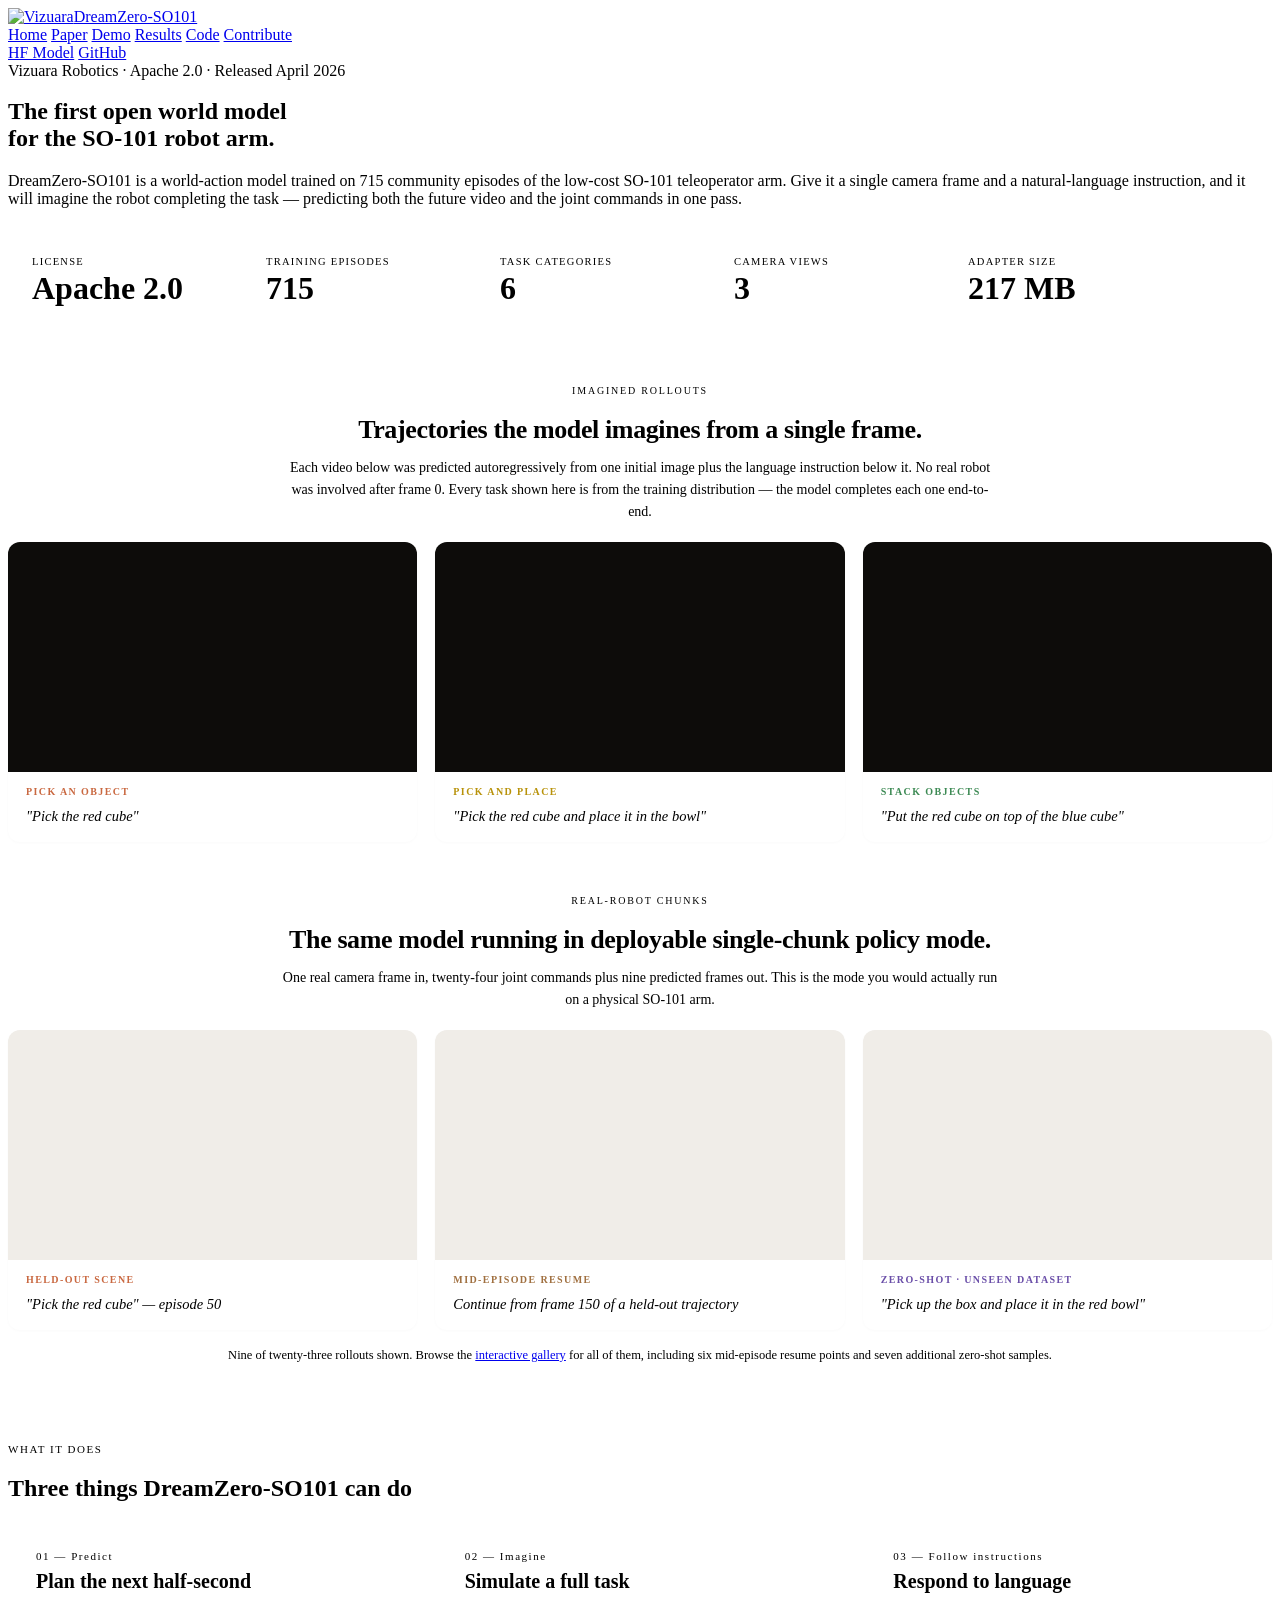
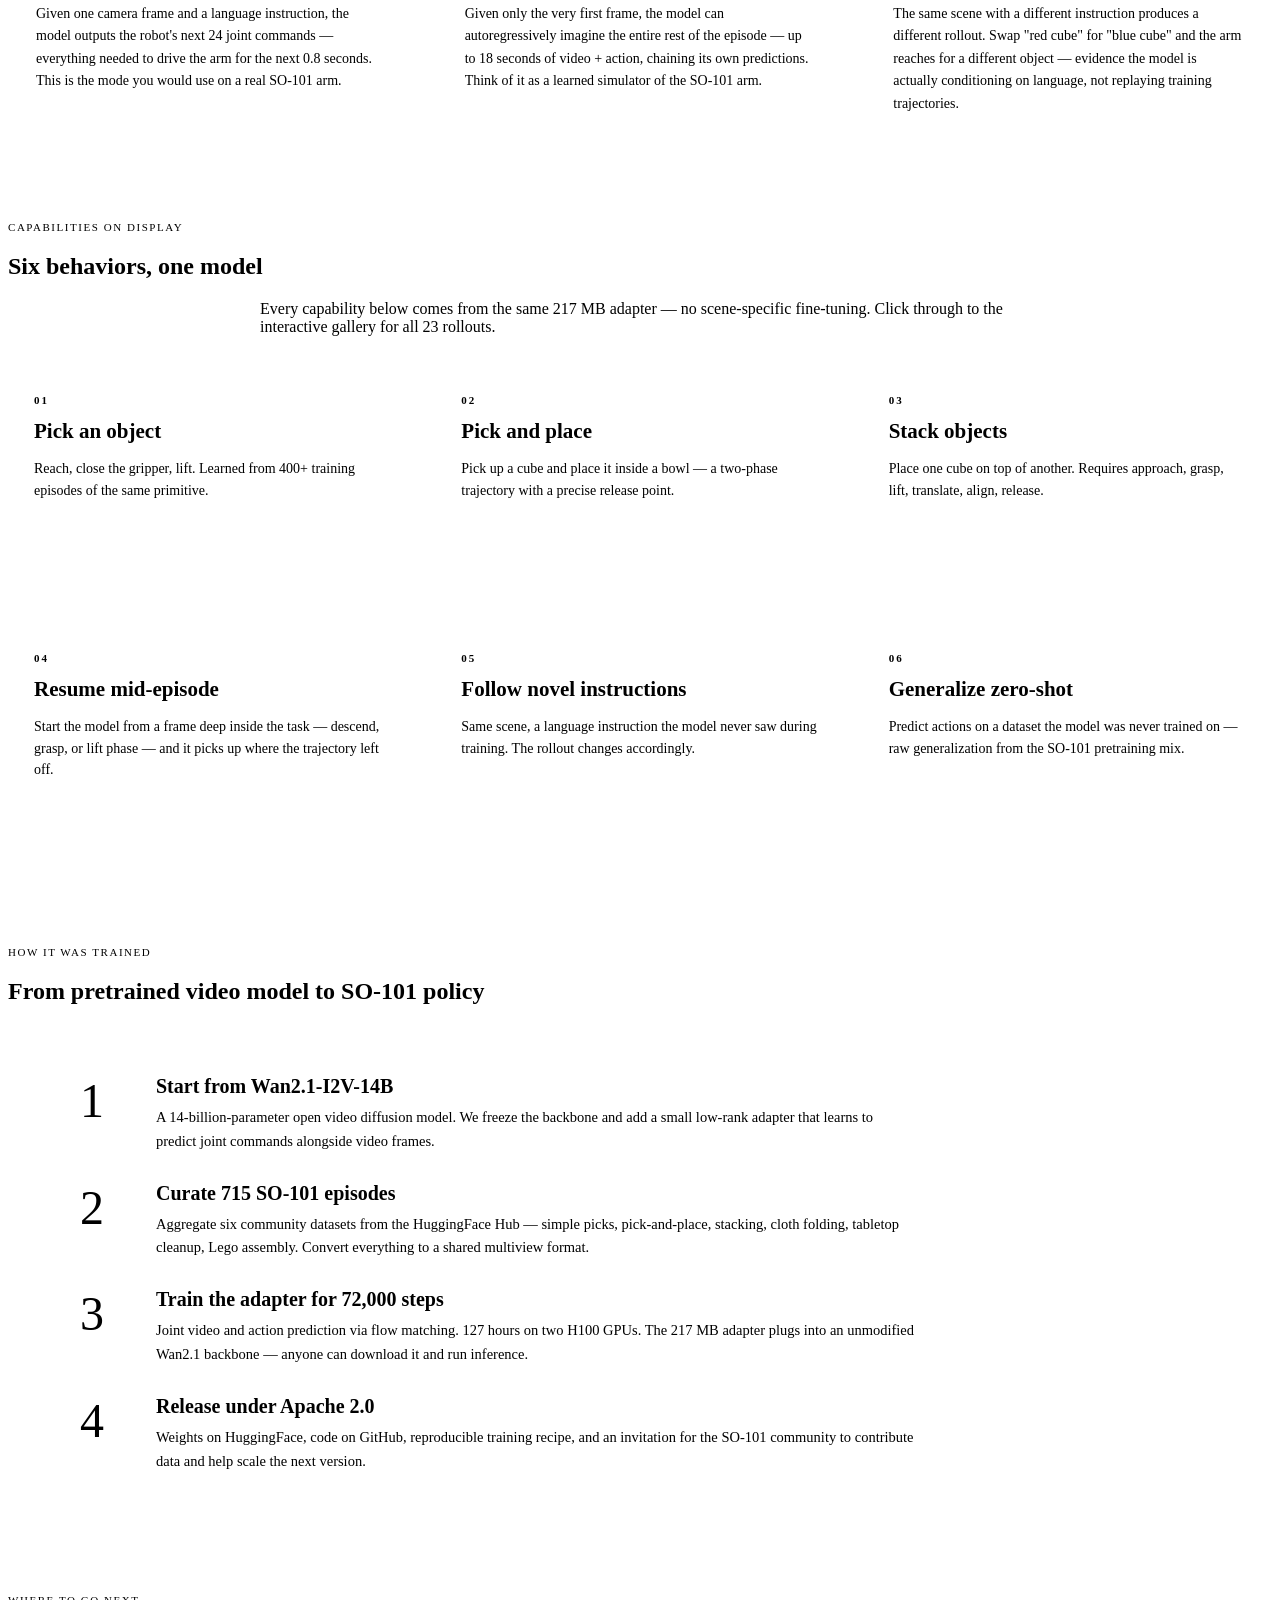
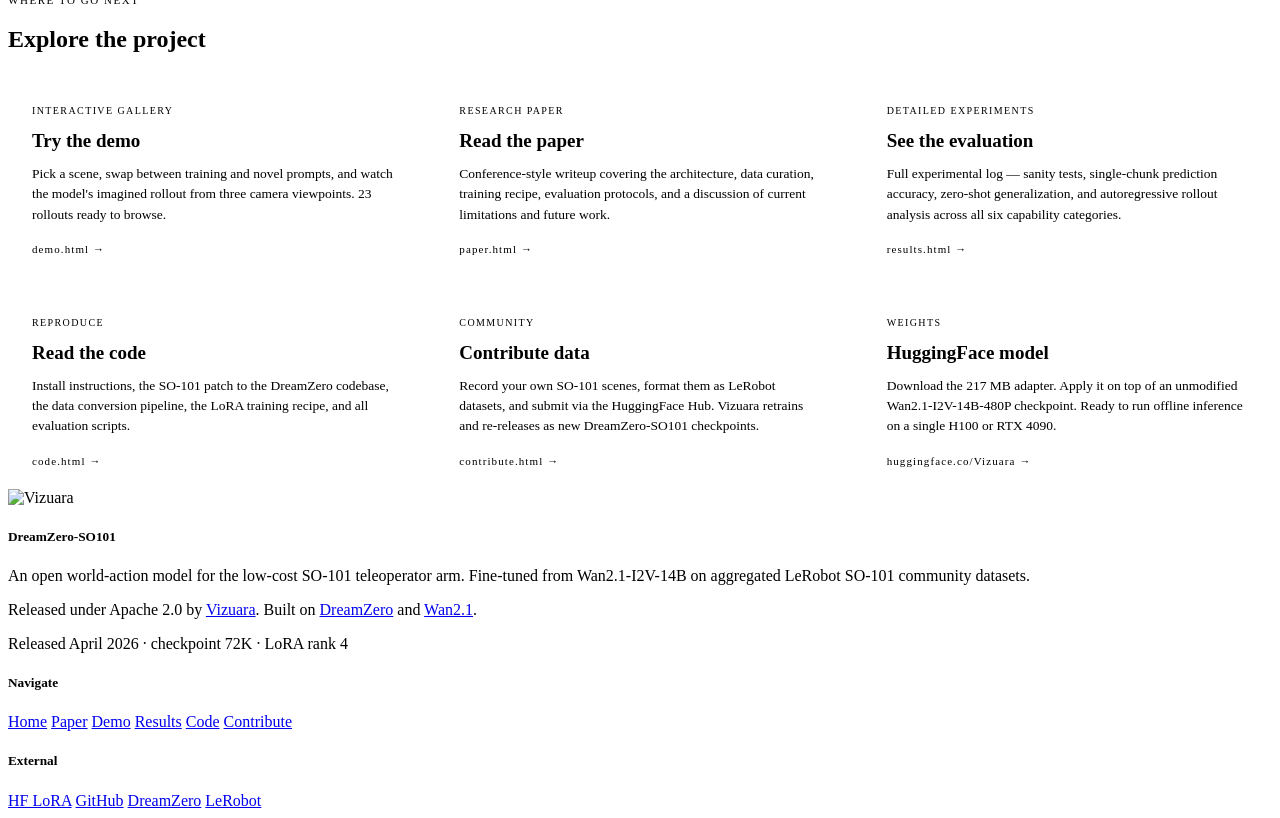
==== commit 1ed1ba78: "Remove novel-instruction rollouts from home page The novel prompts (pick blue cube when only red exi" ====
--- a/index.html
+++ b/index.html
@@ -66,11 +66,11 @@
     </div>
   </section>
 
-  <!-- Hero video carousel — full capability sweep -->
+  <!-- Hero video carousel — training-data rollouts the model completes end-to-end -->
   <div class="carousel-section-head">
     <span class="cs-eyebrow">Imagined rollouts</span>
-    <h3 class="cs-title">Six trajectories the model imagines from a single frame.</h3>
-    <p class="cs-sub">Each video below was predicted autoregressively from one initial image plus the language instruction below it. No real robot was involved after frame 0.</p>
+    <h3 class="cs-title">Trajectories the model imagines from a single frame.</h3>
+    <p class="cs-sub">Each video below was predicted autoregressively from one initial image plus the language instruction below it. No real robot was involved after frame 0. Every task shown here is from the training distribution — the model completes each one end-to-end.</p>
   </div>
   <section class="hero-carousel">
     <div class="hero-clip">
@@ -92,27 +92,6 @@
       <div class="meta">
         <div class="ep" style="color:#3D8A54">Stack objects</div>
         <div class="prompt">"Put the red cube on top of the blue cube"</div>
-      </div>
-    </div>
-    <div class="hero-clip">
-      <video src="gallery/ep000_novel/rollout_front.mp4" autoplay loop muted playsinline></video>
-      <div class="meta">
-        <div class="ep" style="color:#2E6A99">Novel instruction</div>
-        <div class="prompt">"Pick the blue cube"</div>
-      </div>
-    </div>
-    <div class="hero-clip">
-      <video src="gallery/ep245_novel/rollout_front.mp4" autoplay loop muted playsinline></video>
-      <div class="meta">
-        <div class="ep" style="color:#2E6A99">Novel instruction</div>
-        <div class="prompt">"Pick the yellow cube and place it in the bowl"</div>
-      </div>
-    </div>
-    <div class="hero-clip">
-      <video src="gallery/ep206_novel/rollout_front.mp4" autoplay loop muted playsinline></video>
-      <div class="meta">
-        <div class="ep" style="color:#2E6A99">Novel instruction</div>
-        <div class="prompt">"Put the blue cube on top of the red cube"</div>
       </div>
     </div>
   </section>
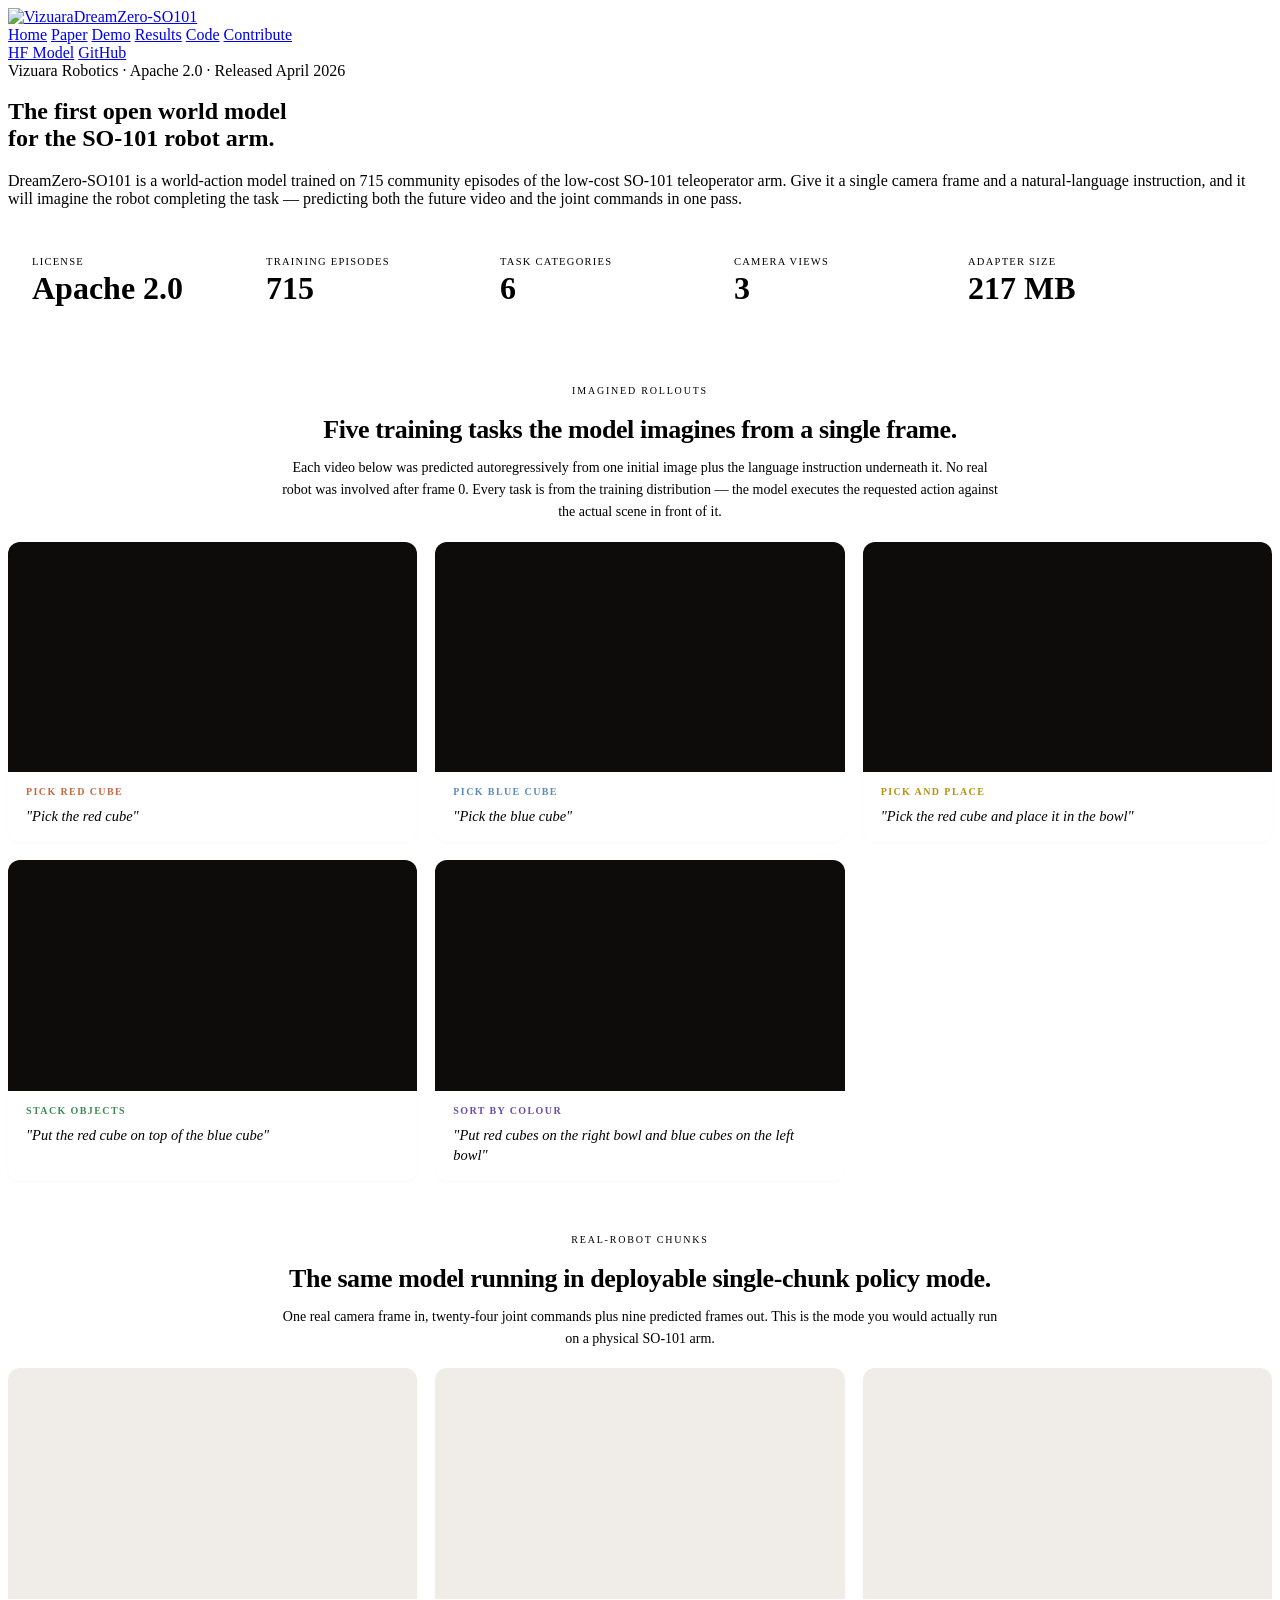
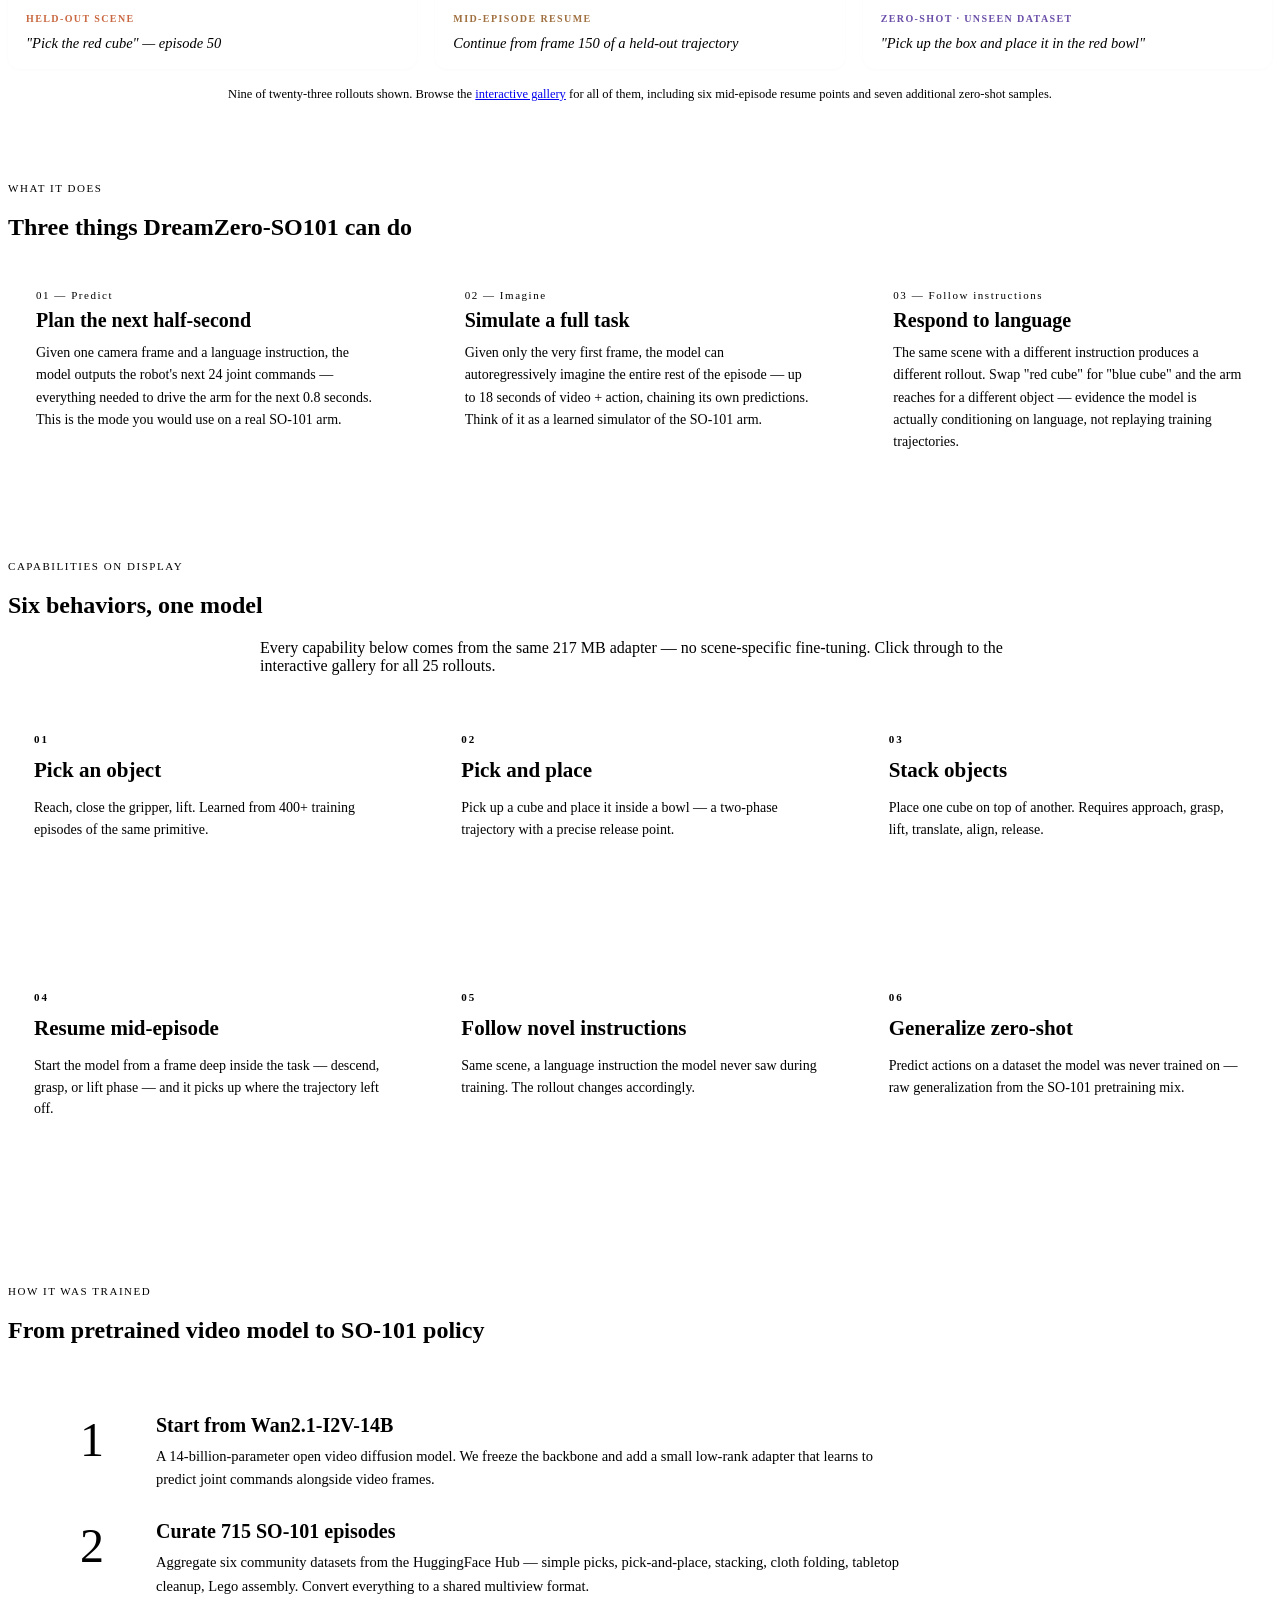
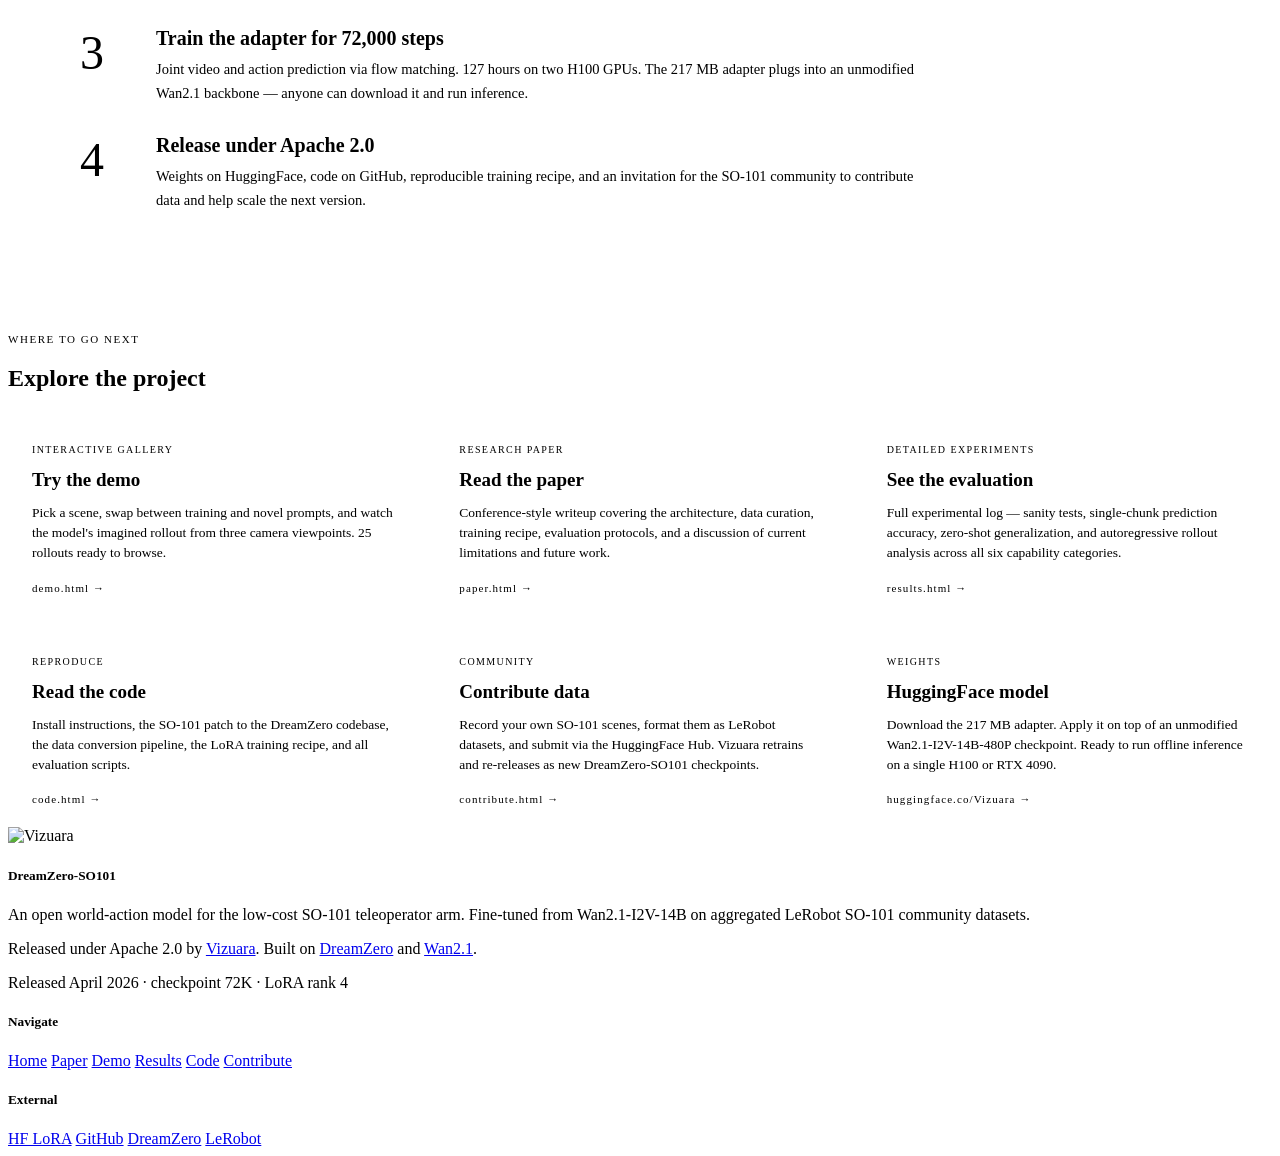
==== commit 2c897344: "Add two new training-data rollouts to home page: pick_blue_ep62, sort_rb_ep279 Home hero now shows f" ====
--- a/index.html
+++ b/index.html
@@ -69,15 +69,22 @@
   <!-- Hero video carousel — training-data rollouts the model completes end-to-end -->
   <div class="carousel-section-head">
     <span class="cs-eyebrow">Imagined rollouts</span>
-    <h3 class="cs-title">Trajectories the model imagines from a single frame.</h3>
-    <p class="cs-sub">Each video below was predicted autoregressively from one initial image plus the language instruction below it. No real robot was involved after frame 0. Every task shown here is from the training distribution — the model completes each one end-to-end.</p>
+    <h3 class="cs-title">Five training tasks the model imagines from a single frame.</h3>
+    <p class="cs-sub">Each video below was predicted autoregressively from one initial image plus the language instruction underneath it. No real robot was involved after frame 0. Every task is from the training distribution — the model executes the requested action against the actual scene in front of it.</p>
   </div>
   <section class="hero-carousel">
     <div class="hero-clip">
       <video src="gallery/ep000_train/rollout_front.mp4" autoplay loop muted playsinline></video>
       <div class="meta">
-        <div class="ep" style="color:#C96840">Pick an object</div>
+        <div class="ep" style="color:#C96840">Pick red cube</div>
         <div class="prompt">"Pick the red cube"</div>
+      </div>
+    </div>
+    <div class="hero-clip">
+      <video src="gallery/pick_blue_ep62/rollout_front.mp4" autoplay loop muted playsinline></video>
+      <div class="meta">
+        <div class="ep" style="color:#5B8CB8">Pick blue cube</div>
+        <div class="prompt">"Pick the blue cube"</div>
       </div>
     </div>
     <div class="hero-clip">
@@ -92,6 +99,13 @@
       <div class="meta">
         <div class="ep" style="color:#3D8A54">Stack objects</div>
         <div class="prompt">"Put the red cube on top of the blue cube"</div>
+      </div>
+    </div>
+    <div class="hero-clip">
+      <video src="gallery/sort_rb_ep279/rollout_front.mp4" autoplay loop muted playsinline></video>
+      <div class="meta">
+        <div class="ep" style="color:#6A4EA8">Sort by colour</div>
+        <div class="prompt">"Put red cubes on the right bowl and blue cubes on the left bowl"</div>
       </div>
     </div>
   </section>
@@ -158,7 +172,7 @@
   <section class="section-head" style="margin-top:80px">
     <div class="eyebrow">Capabilities on display</div>
     <h2>Six behaviors, one model</h2>
-    <p class="lead" style="max-width:760px;margin:16px auto 0">Every capability below comes from the same 217 MB adapter — no scene-specific fine-tuning. Click through to the interactive gallery for all 23 rollouts.</p>
+    <p class="lead" style="max-width:760px;margin:16px auto 0">Every capability below comes from the same 217 MB adapter — no scene-specific fine-tuning. Click through to the interactive gallery for all 25 rollouts.</p>
   </section>
 
   <div class="capability-grid">
@@ -243,7 +257,7 @@
     <a class="cta-card" href="demo.html">
       <span class="tag">Interactive gallery</span>
       <h4>Try the demo</h4>
-      <p>Pick a scene, swap between training and novel prompts, and watch the model's imagined rollout from three camera viewpoints. 23 rollouts ready to browse.</p>
+      <p>Pick a scene, swap between training and novel prompts, and watch the model's imagined rollout from three camera viewpoints. 25 rollouts ready to browse.</p>
       <span class="arrow">demo.html →</span>
     </a>
     <a class="cta-card" href="paper.html">
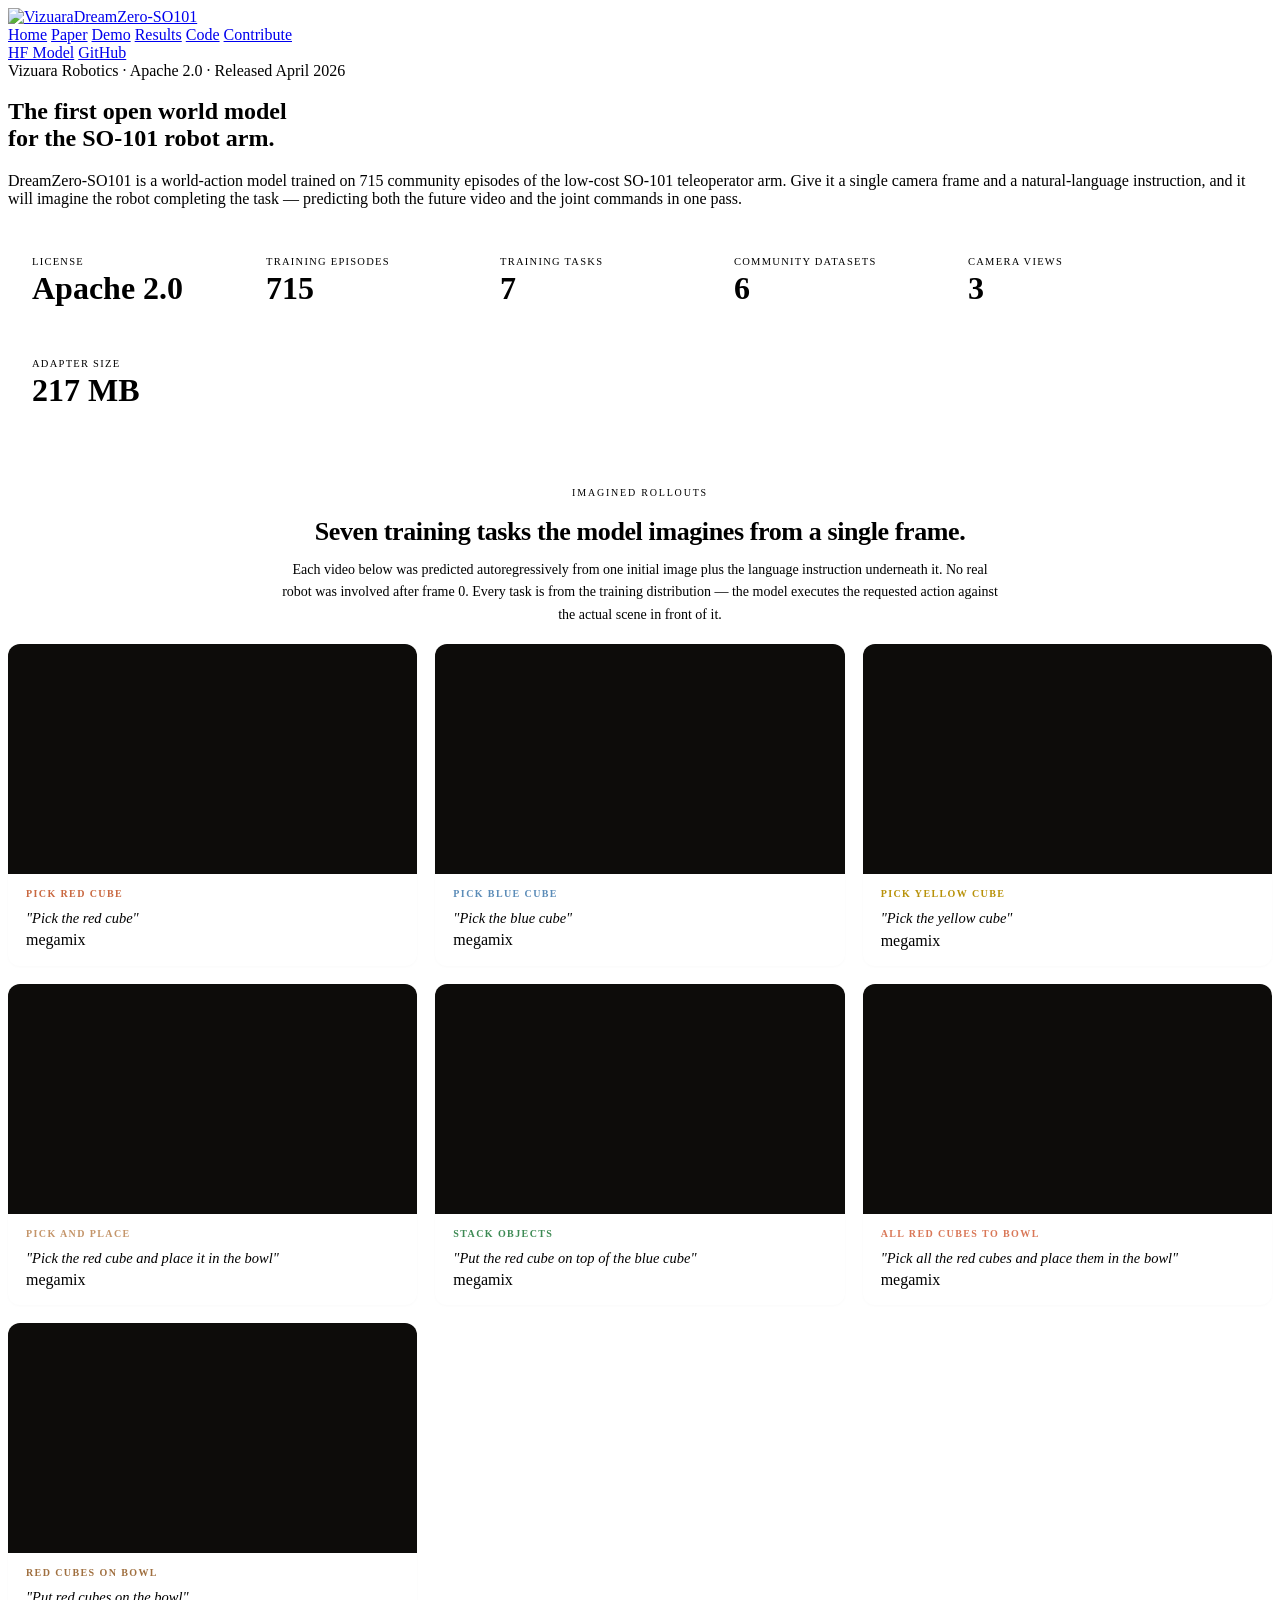
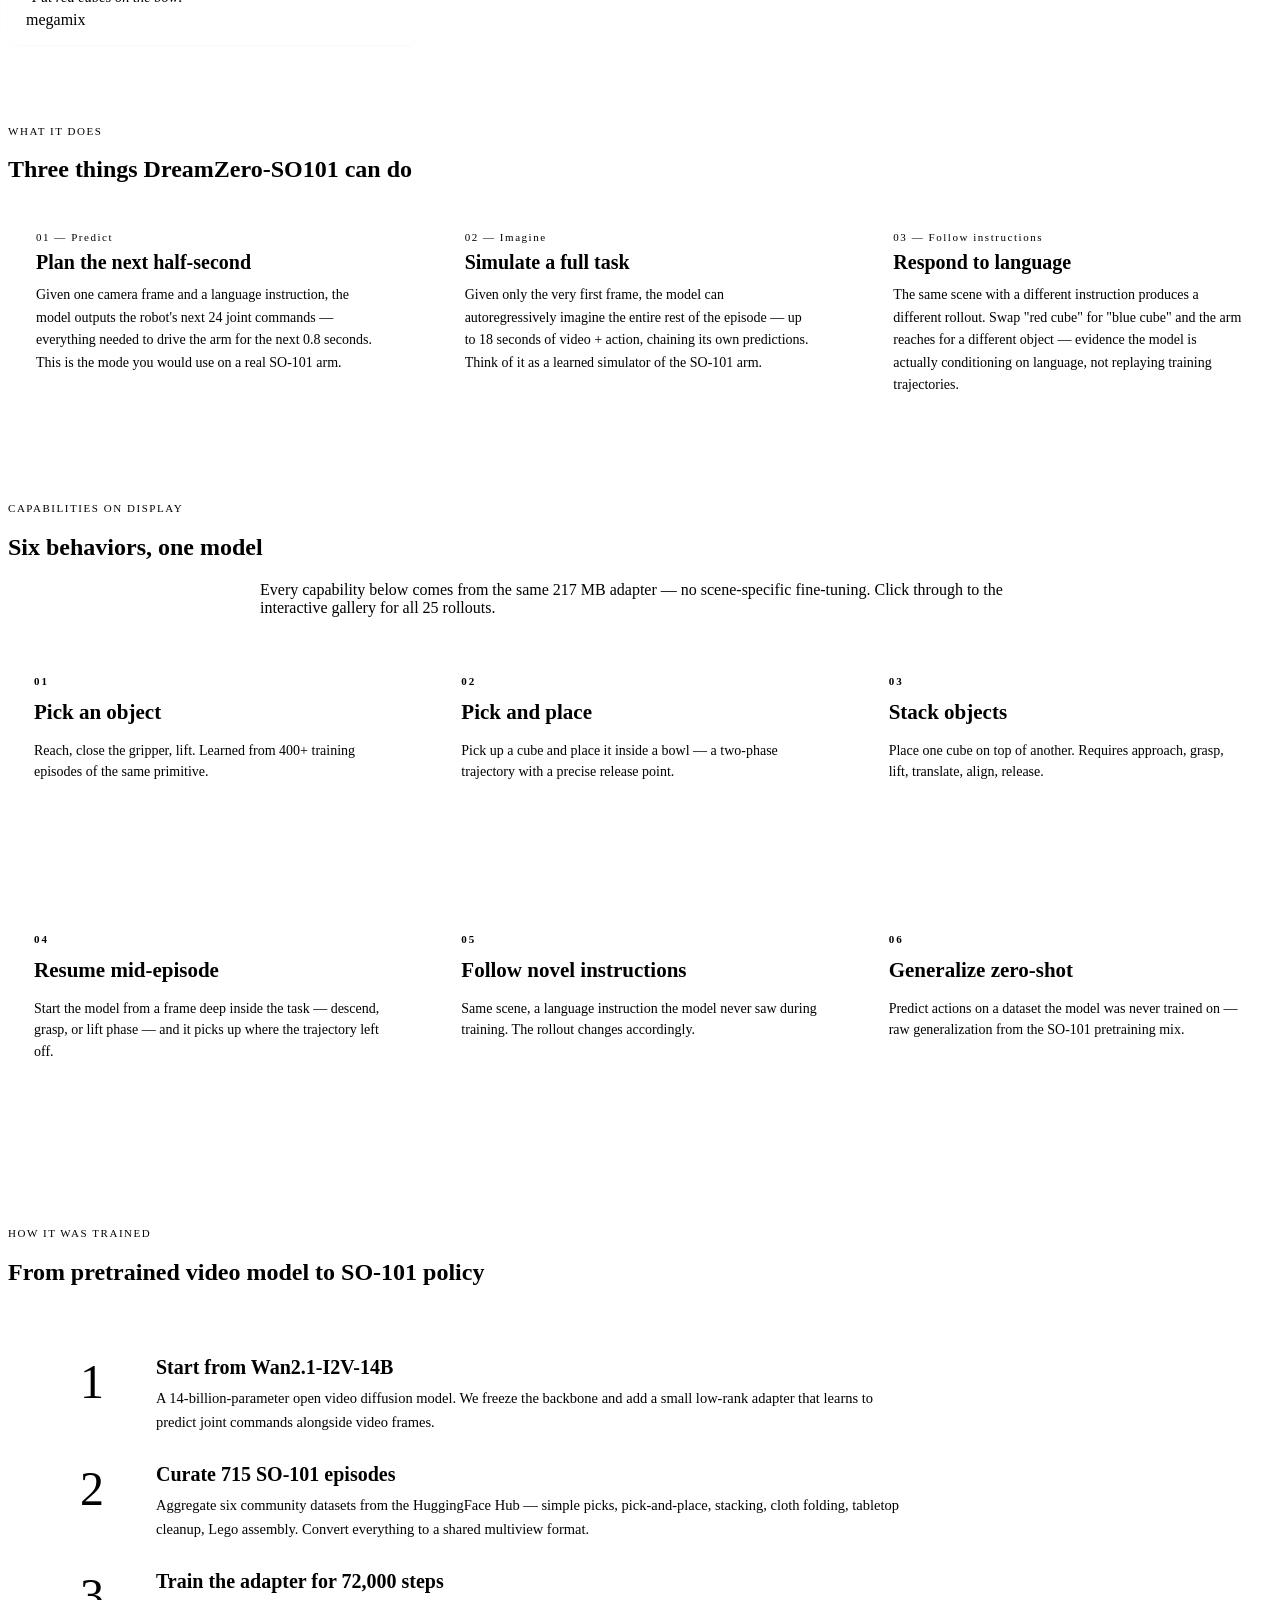
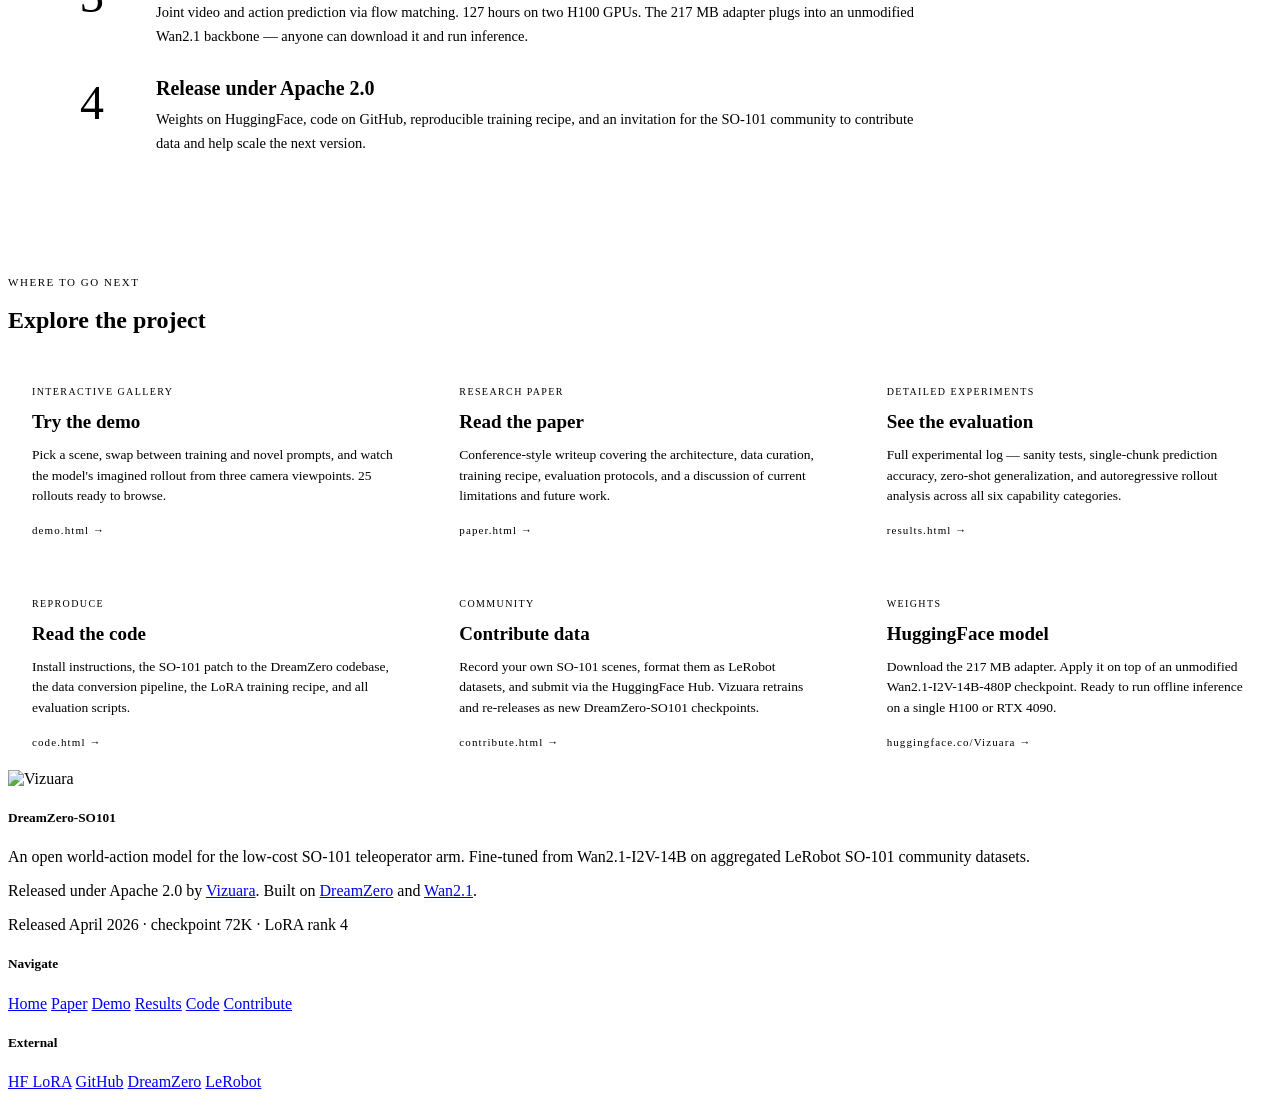
==== commit 59f8e4d8: "Remove real-robot chunks carousel from home page Co-Authored-By: Claude Opus 4.6 <noreply@anthropic." ====
--- a/index.html
+++ b/index.html
@@ -52,7 +52,11 @@
         <span class="value">715</span>
       </div>
       <div class="score-pill">
-        <span class="label">Task categories</span>
+        <span class="label">Training tasks</span>
+        <span class="value">7</span>
+      </div>
+      <div class="score-pill">
+        <span class="label">Community datasets</span>
         <span class="value">6</span>
       </div>
       <div class="score-pill">
@@ -69,15 +73,17 @@
   <!-- Hero video carousel — training-data rollouts the model completes end-to-end -->
   <div class="carousel-section-head">
     <span class="cs-eyebrow">Imagined rollouts</span>
-    <h3 class="cs-title">Five training tasks the model imagines from a single frame.</h3>
+    <h3 class="cs-title">Seven training tasks the model imagines from a single frame.</h3>
     <p class="cs-sub">Each video below was predicted autoregressively from one initial image plus the language instruction underneath it. No real robot was involved after frame 0. Every task is from the training distribution — the model executes the requested action against the actual scene in front of it.</p>
   </div>
   <section class="hero-carousel">
+    <!-- === whosricky/so101-megamix-v1 === -->
     <div class="hero-clip">
       <video src="gallery/ep000_train/rollout_front.mp4" autoplay loop muted playsinline></video>
       <div class="meta">
         <div class="ep" style="color:#C96840">Pick red cube</div>
         <div class="prompt">"Pick the red cube"</div>
+        <div class="src-tag">megamix</div>
       </div>
     </div>
     <div class="hero-clip">
@@ -85,13 +91,23 @@
       <div class="meta">
         <div class="ep" style="color:#5B8CB8">Pick blue cube</div>
         <div class="prompt">"Pick the blue cube"</div>
+        <div class="src-tag">megamix</div>
+      </div>
+    </div>
+    <div class="hero-clip">
+      <video src="gallery/mm_yellow_ep127/rollout_front.mp4" autoplay loop muted playsinline></video>
+      <div class="meta">
+        <div class="ep" style="color:#B8920A">Pick yellow cube</div>
+        <div class="prompt">"Pick the yellow cube"</div>
+        <div class="src-tag">megamix</div>
       </div>
     </div>
     <div class="hero-clip">
       <video src="gallery/ep245_train/rollout_front.mp4" autoplay loop muted playsinline></video>
       <div class="meta">
-        <div class="ep" style="color:#B8920A">Pick and place</div>
+        <div class="ep" style="color:#C4956A">Pick and place</div>
         <div class="prompt">"Pick the red cube and place it in the bowl"</div>
+        <div class="src-tag">megamix</div>
       </div>
     </div>
     <div class="hero-clip">
@@ -99,50 +115,26 @@
       <div class="meta">
         <div class="ep" style="color:#3D8A54">Stack objects</div>
         <div class="prompt">"Put the red cube on top of the blue cube"</div>
-      </div>
-    </div>
-    <div class="hero-clip">
-      <video src="gallery/sort_rb_ep279/rollout_front.mp4" autoplay loop muted playsinline></video>
-      <div class="meta">
-        <div class="ep" style="color:#6A4EA8">Sort by colour</div>
-        <div class="prompt">"Put red cubes on the right bowl and blue cubes on the left bowl"</div>
-      </div>
-    </div>
-  </section>
-
-  <!-- Second row: real-robot policy chunks + zero-shot unseen dataset -->
-  <div class="carousel-section-head" style="margin-top:48px">
-    <span class="cs-eyebrow">Real-robot chunks</span>
-    <h3 class="cs-title">The same model running in deployable single-chunk policy mode.</h3>
-    <p class="cs-sub">One real camera frame in, twenty-four joint commands plus nine predicted frames out. This is the mode you would actually run on a physical SO-101 arm.</p>
-  </div>
-  <section class="hero-carousel hero-carousel-secondary">
-    <div class="hero-clip">
-      <video src="demo/heldout_ep50/pred_front_slow.mp4" autoplay loop muted playsinline></video>
-      <div class="meta">
-        <div class="ep" style="color:#C96840">Held-out scene</div>
-        <div class="prompt">"Pick the red cube" — episode 50</div>
-      </div>
-    </div>
-    <div class="hero-clip">
-      <video src="demo_mid/ep50_f150_grasp/pred_front_slow.mp4" autoplay loop muted playsinline></video>
-      <div class="meta">
-        <div class="ep" style="color:#A07040">Mid-episode resume</div>
-        <div class="prompt">Continue from frame 150 of a held-out trajectory</div>
-      </div>
-    </div>
-    <div class="hero-clip">
-      <video src="zeroshot_chunk/f000/pred_front.mp4" autoplay loop muted playsinline></video>
-      <div class="meta">
-        <div class="ep" style="color:#6A4EA8">Zero-shot · unseen dataset</div>
-        <div class="prompt">"Pick up the box and place it in the red bowl"</div>
-      </div>
-    </div>
-  </section>
-
-  <p class="muted" style="font-size:12.5px;margin-top:18px;font-family:var(--font-mono);text-align:center">
-    Nine of twenty-three rollouts shown. Browse the <a href="demo.html">interactive gallery</a> for all of them, including six mid-episode resume points and seven additional zero-shot samples.
-  </p>
+        <div class="src-tag">megamix</div>
+      </div>
+    </div>
+    <div class="hero-clip">
+      <video src="gallery/mm_pick_all_red_ep269/rollout_front.mp4" autoplay loop muted playsinline></video>
+      <div class="meta">
+        <div class="ep" style="color:#D97757">All red cubes to bowl</div>
+        <div class="prompt">"Pick all the red cubes and place them in the bowl"</div>
+        <div class="src-tag">megamix</div>
+      </div>
+    </div>
+    <div class="hero-clip">
+      <video src="gallery/mm_red_on_bowl_ep357/rollout_front.mp4" autoplay loop muted playsinline></video>
+      <div class="meta">
+        <div class="ep" style="color:#A07040">Red cubes on bowl</div>
+        <div class="prompt">"Put red cubes on the bowl"</div>
+        <div class="src-tag">megamix</div>
+      </div>
+    </div>
+  </section>
 
   <!-- Plain-English explainer -->
   <section class="section-head" style="margin-top:80px">
